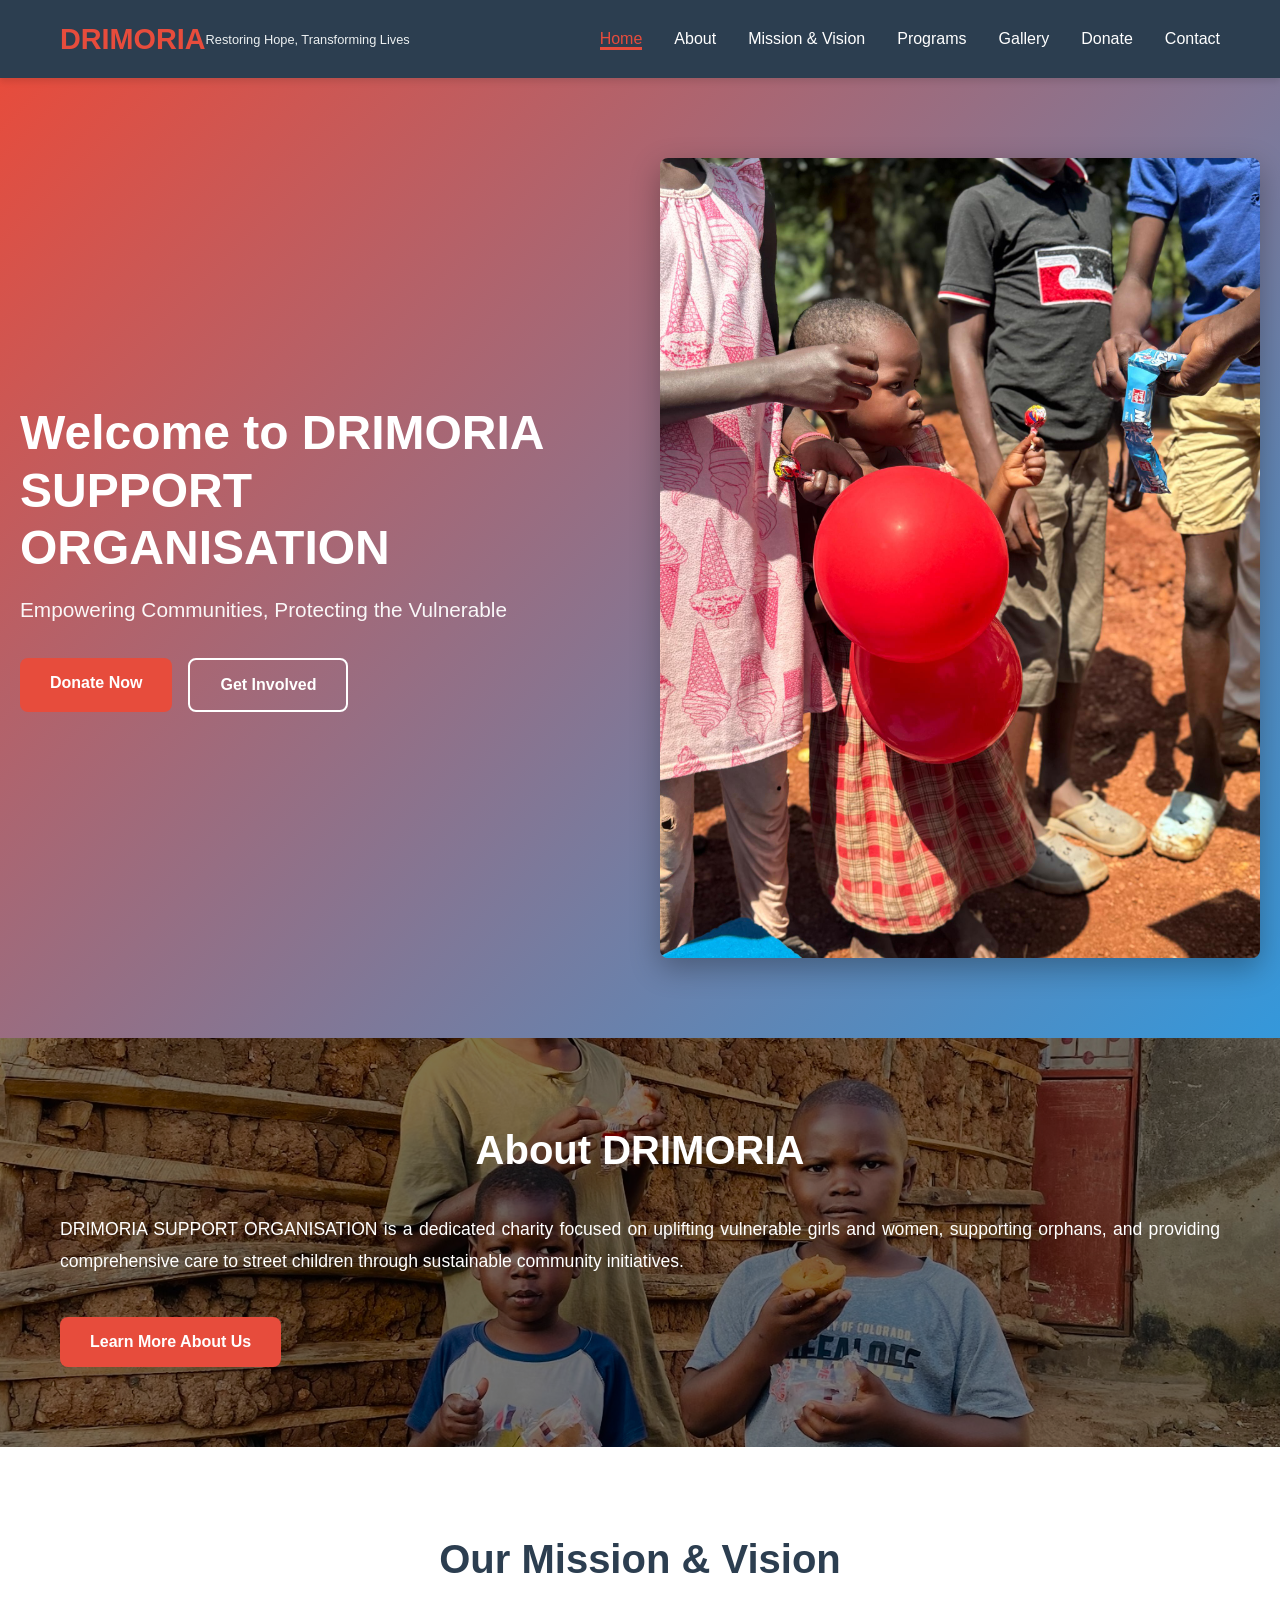
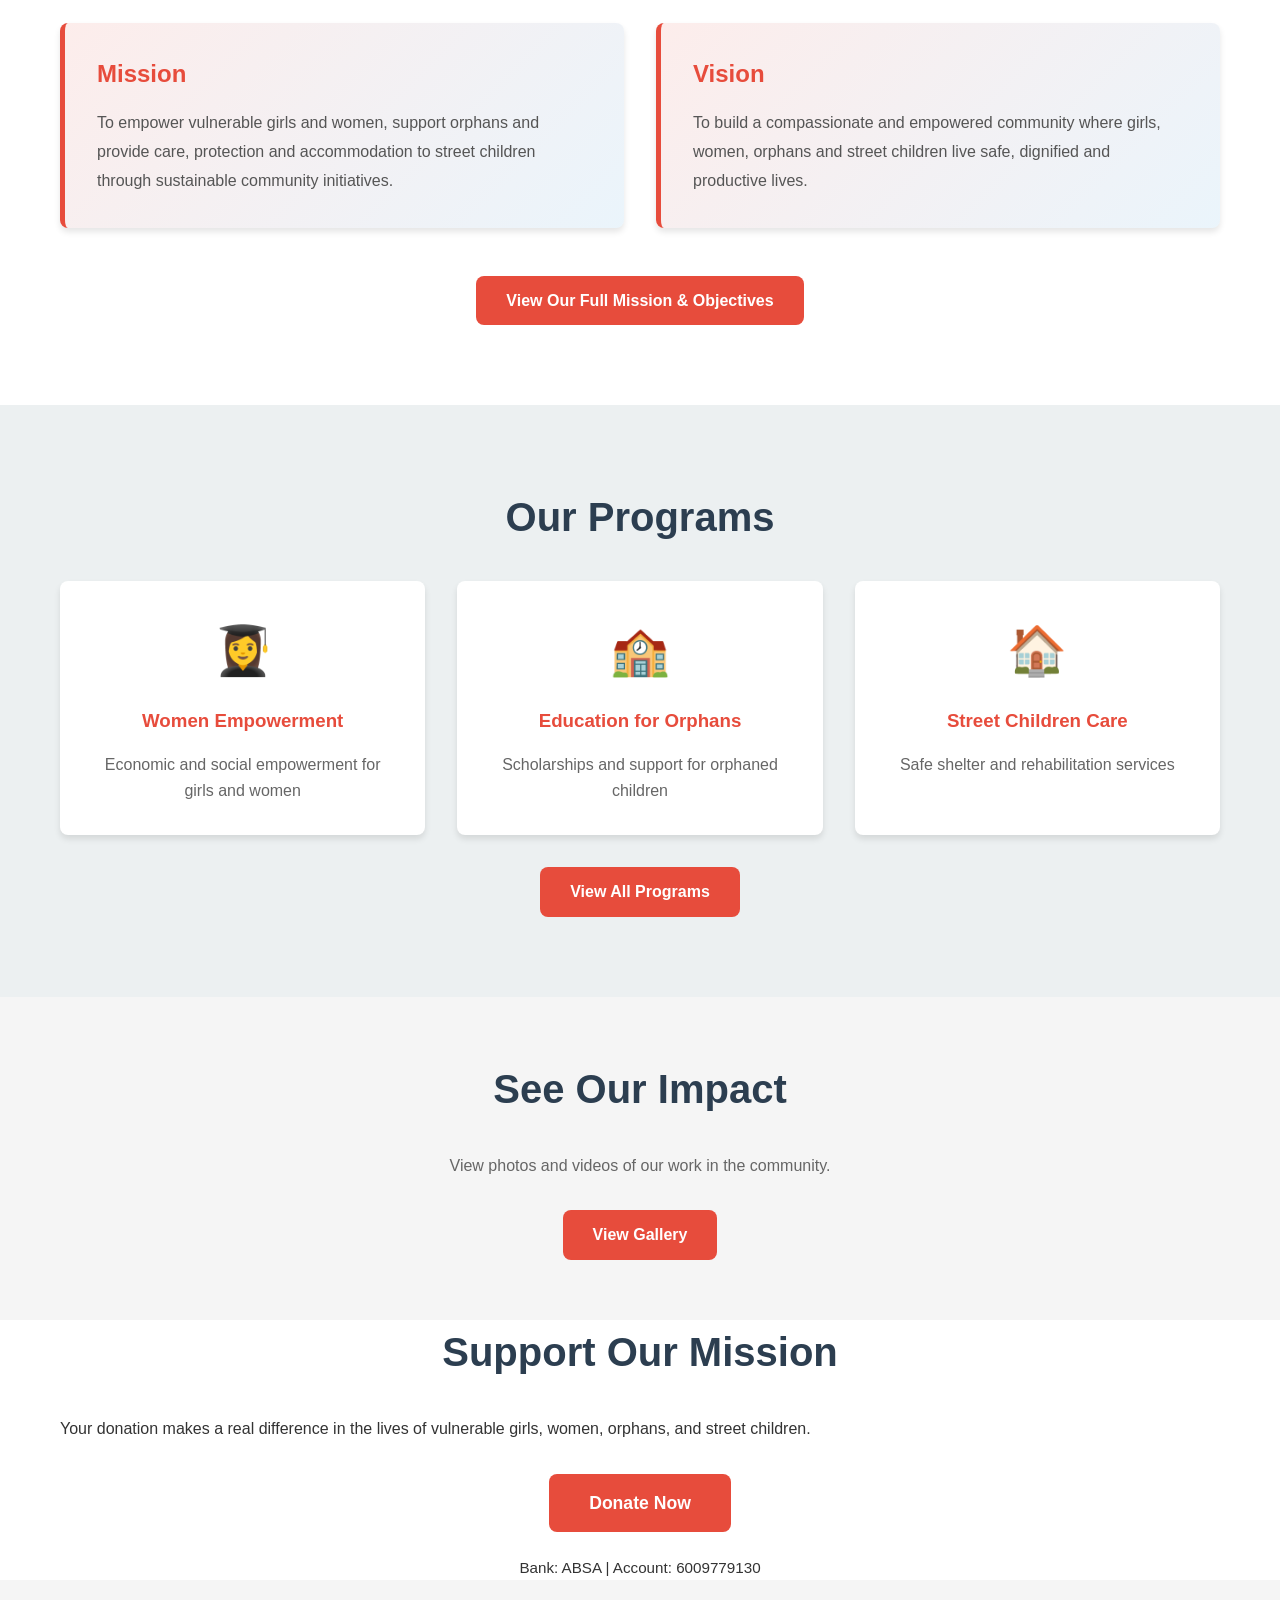
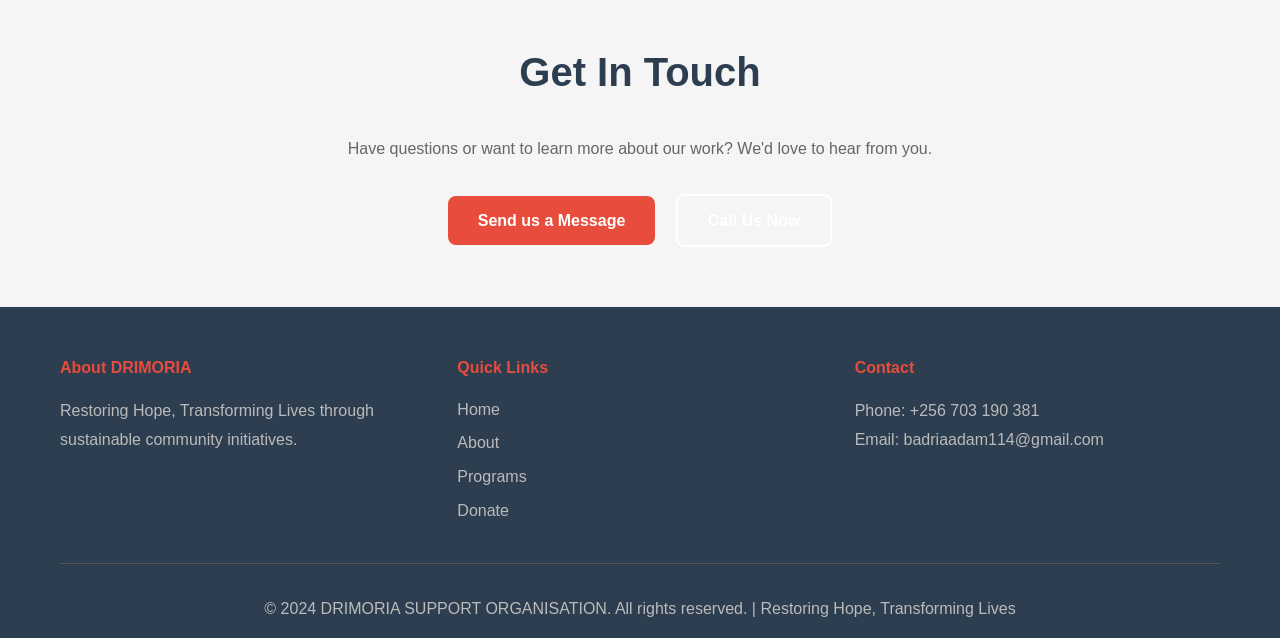
==== index.html @ c7ac0fde "Add files via upload" ====
<!DOCTYPE html>
<html lang="en">
<head>
    <meta charset="UTF-8">
    <meta name="viewport" content="width=device-width, initial-scale=1.0">
    <title>DRIMORIA SUPPORT ORGANISATION - Restoring Hope, Transforming Lives</title>
    <link rel="stylesheet" href="style.css">
</head>
<body>
    <!-- Navigation Bar -->
    <nav class="navbar">
        <div class="nav-container">
            <div class="logo">
                <h1>DRIMORIA</h1>
                <p class="tagline">Restoring Hope, Transforming Lives</p>
            </div>
            <ul class="nav-menu">
                <li><a href="index.html" class="nav-link active">Home</a></li>
                <li><a href="about.html" class="nav-link">About</a></li>
                <li><a href="mission.html" class="nav-link">Mission & Vision</a></li>
                <li><a href="programs.html" class="nav-link">Programs</a></li>
                <li><a href="gallery.html" class="nav-link">Gallery</a></li>
                <li><a href="donate.html" class="nav-link">Donate</a></li>
                <li><a href="contact.html" class="nav-link">Contact</a></li>
            </ul>
            <div class="hamburger">
                <span></span>
                <span></span>
                <span></span>
            </div>
        </div>
    </nav>

    <!-- Hero Section -->
    <section id="home" class="hero">
        <div class="hero-content">
            <h2>Welcome to DRIMORIA SUPPORT ORGANISATION</h2>
            <p>Empowering Communities, Protecting the Vulnerable</p>
            <div class="hero-buttons">
                <a href="donate.html" class="btn btn-primary">Donate Now</a>
                <a href="contact.html" class="btn btn-secondary">Get Involved</a>
            </div>
        </div>
        <div class="hero-image">
            <img src="images/IMG_3281.JPG" alt="DRIMORIA Support">
        </div>
    </section>

    <!-- About Section -->
    <section class="about">
        <div class="container">
            <h2>About DRIMORIA</h2>
            <div class="about-content">
                <p>DRIMORIA SUPPORT ORGANISATION is a dedicated charity focused on uplifting vulnerable girls and women, supporting orphans, and providing comprehensive care to street children through sustainable community initiatives.</p>
                <a href="about.html" class="btn btn-primary" style="display: inline-block; margin-top: 1rem;">Learn More About Us</a>
            </div>
        </div>
    </section>

    <!-- Mission & Vision Quick View -->
    <section class="mission-section">
        <div class="container">
            <h2>Our Mission & Vision</h2>
            <div class="mission-grid">
                <div class="mission-card">
                    <h3>Mission</h3>
                    <p>To empower vulnerable girls and women, support orphans and provide care, protection and accommodation to street children through sustainable community initiatives.</p>
                </div>
                <div class="mission-card">
                    <h3>Vision</h3>
                    <p>To build a compassionate and empowered community where girls, women, orphans and street children live safe, dignified and productive lives.</p>
                </div>
            </div>
            <div style="text-align: center; margin-top: 2rem;">
                <a href="mission.html" class="btn btn-primary">View Our Full Mission & Objectives</a>
            </div>
        </div>
    </section>

    <!-- Programs Section (Featured) -->
    <section class="programs">
        <div class="container">
            <h2>Our Programs</h2>
            <div class="programs-grid" style="grid-template-columns: repeat(auto-fit, minmax(200px, 1fr));">
                <div class="program-card">
                    <div class="program-icon">👩‍🎓</div>
                    <h3>Women Empowerment</h3>
                    <p>Economic and social empowerment for girls and women</p>
                </div>
                <div class="program-card">
                    <div class="program-icon">🏫</div>
                    <h3>Education for Orphans</h3>
                    <p>Scholarships and support for orphaned children</p>
                </div>
                <div class="program-card">
                    <div class="program-icon">🏠</div>
                    <h3>Street Children Care</h3>
                    <p>Safe shelter and rehabilitation services</p>
                </div>
            </div>
            <div style="text-align: center; margin-top: 2rem;">
                <a href="programs.html" class="btn btn-primary">View All Programs</a>
            </div>
        </div>
    </section>

    <!-- Gallery Quick Link -->
    <section class="gallery" style="background-color: #f5f5f5; padding: 60px 20px; text-align: center;">
        <div class="container">
            <h2>See Our Impact</h2>
            <p style="margin-bottom: 2rem; color: #666;">View photos and videos of our work in the community.</p>
            <a href="gallery.html" class="btn btn-primary" style="display: inline-block;">View Gallery</a>
        </div>
    </section>

    <!-- Donation CTA Section -->
    <section class="donation">
        <div class="container">
            <h2>Support Our Mission</h2>
            <p>Your donation makes a real difference in the lives of vulnerable girls, women, orphans, and street children.</p>
            <div style="text-align: center; margin-top: 2rem;">
                <a href="donate.html" class="btn btn-primary" style="display: inline-block; font-size: 1.1rem; padding: 15px 40px;">Donate Now</a>
            </div>
            <p style="margin-top: 1.5rem; text-align: center; font-size: 0.95rem;">Bank: ABSA | Account: 6009779130</p>
        </div>
    </section>

    <!-- Contact CTA Section -->
    <section class="contact" style="background-color: #f5f5f5; padding: 60px 20px;">
        <div class="container">
            <h2>Get In Touch</h2>
            <p style="margin-bottom: 2rem; text-align: center; color: #666;">Have questions or want to learn more about our work? We'd love to hear from you.</p>
            <div style="text-align: center;">
                <a href="contact.html" class="btn btn-primary" style="display: inline-block; margin-right: 1rem;">Send us a Message</a>
                <a href="tel:256703190381" class="btn btn-secondary" style="display: inline-block;">Call Us Now</a>
            </div>
        </div>
    </section>

    <!-- Footer -->
    <footer class="footer">
        <div class="container">
            <div class="footer-content">
                <div class="footer-section">
                    <h4>About DRIMORIA</h4>
                    <p>Restoring Hope, Transforming Lives through sustainable community initiatives.</p>
                </div>
                <div class="footer-section">
                    <h4>Quick Links</h4>
                    <ul>
                        <li><a href="#home">Home</a></li>
                        <li><a href="#about">About</a></li>
                        <li><a href="#programs">Programs</a></li>
                        <li><a href="#donate">Donate</a></li>
                    </ul>
                </div>
                <div class="footer-section">
                    <h4>Contact</h4>
                    <p>Phone: +256 703 190 381</p>
                    <p>Email: badriaadam114@gmail.com</p>
                </div>
            </div>
            <div class="footer-bottom">
                <p>&copy; 2024 DRIMORIA SUPPORT ORGANISATION. All rights reserved. | Restoring Hope, Transforming Lives</p>
            </div>
        </div>
    </footer>

    <script src="script.js"></script>
</body>
</html>
---- style.css ----
/* ============================================
   DRIMORIA SUPPORT ORGANISATION - CSS STYLES
   ============================================ */

* {
    margin: 0;
    padding: 0;
    box-sizing: border-box;
}

:root {
    --primary-color: #e74c3c;
    --secondary-color: #3498db;
    --dark-color: #2c3e50;
    --light-color: #ecf0f1;
    --text-color: #333;
    --border-radius: 8px;
    --shadow: 0 4px 6px rgba(0, 0, 0, 0.1);
    --transition: all 0.3s ease;
}

html {
    scroll-behavior: smooth;
}

body {
    font-family: 'Segoe UI', Tahoma, Geneva, Verdana, sans-serif;
    line-height: 1.6;
    color: var(--text-color);
}

.container {
    max-width: 1200px;
    margin: 0 auto;
    padding: 0 20px;
}

/* ============================================
   NAVIGATION BAR
   ============================================ */

.navbar {
    background-color: var(--dark-color);
    color: white;
    padding: 1rem 0;
    position: sticky;
    top: 0;
    z-index: 1000;
    box-shadow: var(--shadow);
}

.nav-container {
    display: flex;
    justify-content: space-between;
    align-items: center;
    max-width: 1200px;
    margin: 0 auto;
    padding: 0 20px;
}

.logo {
    display: flex;
    align-items: center;
    cursor: pointer;
}

.logo h1 {
    font-size: 1.8rem;
    font-weight: bold;
    color: var(--primary-color);
}

.logo .tagline {
    font-size: 0.8rem;
    color: var(--light-color);
    margin-top: 0.2rem;
}

.nav-menu {
    display: flex;
    list-style: none;
    gap: 2rem;
}

.nav-link {
    color: white;
    text-decoration: none;
    transition: var(--transition);
    border-bottom: 3px solid transparent;
}

.nav-link:hover,
.nav-link.active {
    color: var(--primary-color);
    border-bottom-color: var(--primary-color);
}

.hamburger {
    display: none;
    flex-direction: column;
    cursor: pointer;
}

.hamburger span {
    width: 25px;
    height: 3px;
    background-color: white;
    margin: 5px 0;
    transition: var(--transition);
}

/* ============================================
   HERO SECTION
   ============================================ */

.hero {
    background: linear-gradient(135deg, var(--primary-color) 0%, var(--secondary-color) 100%);
    color: white;
    padding: 80px 20px;
    display: flex;
    align-items: center;
    justify-content: center;
    gap: 40px;
}

.hero-content {
    flex: 1;
    z-index: 1;
}

.hero-content h2 {
    font-size: 3rem;
    margin-bottom: 1rem;
    line-height: 1.2;
}

.hero-content p {
    font-size: 1.3rem;
    margin-bottom: 2rem;
    opacity: 0.95;
}

.hero-buttons {
    display: flex;
    gap: 1rem;
}

.hero-image {
    flex: 1;
    display: flex;
    justify-content: center;
}

.hero-image img {
    max-width: 100%;
    height: auto;
    border-radius: var(--border-radius);
    box-shadow: 0 10px 30px rgba(0, 0, 0, 0.3);
}

/* ============================================
   BUTTONS
   ============================================ */

.btn {
    padding: 12px 30px;
    border: none;
    border-radius: var(--border-radius);
    font-size: 1rem;
    cursor: pointer;
    transition: var(--transition);
    text-decoration: none;
    display: inline-block;
    font-weight: 600;
}

.btn-primary {
    background-color: var(--primary-color);
    color: white;
}

.btn-primary:hover {
    background-color: #c0392b;
    transform: translateY(-2px);
    box-shadow: 0 6px 12px rgba(231, 76, 60, 0.3);
}

.btn-secondary {
    background-color: transparent;
    color: white;
    border: 2px solid white;
}

.btn-secondary:hover {
    background-color: white;
    color: var(--primary-color);
}

/* ============================================
   ABOUT SECTION
   ============================================ */

.about {
    padding: 80px 20px;
    background: url('images/IMG_3577.jpg') center/cover no-repeat;
    position: relative;
    color: white;
}

/* dark overlay to keep text readable */
.about::before {
    content: '';
    position: absolute;
    top: 0;
    left: 0;
    right: 0;
    bottom: 0;
    background: rgba(0, 0, 0, 0.5);
}

/* ensure container content sits above overlay */
.about .container {
    position: relative;
    z-index: 1;
}

.about h2,
.programs h2,
.mission-section h2,
.gallery h2,
.donation h2,
.contact h2 {
    font-size: 2.5rem;
    margin-bottom: 2rem;
    color: var(--dark-color);
    text-align: center;
}

.about-content p {
    font-size: 1.1rem;
    line-height: 1.8;
    margin-bottom: 1.5rem;
    text-align: justify;
    color: white;
}

.about h2 {
    color: white;
}

/* ============================================
   MISSION & VISION SECTION
   ============================================ */

.mission-section {
    padding: 80px 20px;
    background-color: white;
}

.mission-grid {
    display: grid;
    grid-template-columns: repeat(auto-fit, minmax(300px, 1fr));
    gap: 2rem;
    margin-bottom: 3rem;
}

.mission-card {
    background: linear-gradient(135deg, rgba(231, 76, 60, 0.1), rgba(52, 152, 219, 0.1));
    padding: 2rem;
    border-radius: var(--border-radius);
    border-left: 5px solid var(--primary-color);
    box-shadow: var(--shadow);
}

.mission-card h3 {
    color: var(--primary-color);
    margin-bottom: 1rem;
    font-size: 1.5rem;
}

.mission-card p {
    line-height: 1.8;
    color: #555;
}

.objectives {
    background-color: var(--light-color);
    padding: 2rem;
    border-radius: var(--border-radius);
}

.objectives h3 {
    color: var(--dark-color);
    margin-bottom: 1.5rem;
    font-size: 1.5rem;
}

.objectives-list {
    list-style: none;
}

.objectives-list li {
    padding: 1rem 0;
    padding-left: 2rem;
    position: relative;
    color: #555;
    line-height: 1.6;
    border-bottom: 1px solid #ddd;
}

.objectives-list li:last-child {
    border-bottom: none;
}

.objectives-list li:before {
    content: "✓";
    position: absolute;
    left: 0;
    color: var(--primary-color);
    font-weight: bold;
    font-size: 1.3rem;
}

/* ============================================
   PROGRAMS SECTION
   ============================================ */

.programs {
    padding: 80px 20px;
    background-color: var(--light-color);
}

.programs-grid {
    display: grid;
    grid-template-columns: repeat(auto-fit, minmax(300px, 1fr));
    gap: 2rem;
}

.program-card {
    background: white;
    padding: 2rem;
    border-radius: var(--border-radius);
    text-align: center;
    box-shadow: var(--shadow);
    transition: var(--transition);
}

.program-card:hover {
    transform: translateY(-5px);
    box-shadow: 0 8px 16px rgba(0, 0, 0, 0.15);
}

.program-icon {
    font-size: 3rem;
    margin-bottom: 1rem;
}

.program-card h3 {
    color: var(--primary-color);
    margin-bottom: 1rem;
}

.program-card p {
    color: #666;
    line-height: 1.6;
}

/* ============================================
   GALLERY SECTION
   ============================================ */

.gallery {
    padding: 80px 20px;
    background-color: white;
}

.gallery-grid {
    display: grid;
    grid-template-columns: repeat(auto-fit, minmax(180px, 1fr));
    gap: 1.5rem;
}

.gallery-item {
    position: relative;
    overflow: hidden;
    border-radius: var(--border-radius);
    box-shadow: var(--shadow);
    cursor: pointer;
    height: 180px;
}

.gallery-item img {
    width: 100%;
    height: 100%;
    object-fit: cover;
    transition: var(--transition);
}

.gallery-item:hover img {
    transform: scale(1.1);
}

.gallery-overlay {
    position: absolute;
    top: 0;
    left: 0;
    right: 0;
    bottom: 0;
    background: rgba(0, 0, 0, 0.7);
    display: flex;
    align-items: center;
    justify-content: center;
    opacity: 0;
    transition: var(--transition);
}

.gallery-item:hover .gallery-overlay {
    opacity: 1;
}

.gallery-overlay p {
    color: white;
    font-size: 1rem;
    font-weight: bold;
    text-align: center;
    padding: 0 10px;
}

/* headings for small galleries on various pages */
.programs-gallery h3,
.donation-gallery h3,
.contact-gallery h3 {
    text-align: center;
    margin: 2rem 0 1rem;
    color: var(--dark-color);
}

/* reuse gallery-grid for inserted galleries; ensure margin spacing */
.programs-gallery .gallery-grid,
.donation-gallery .gallery-grid,
.contact-gallery .gallery-grid {
    margin-top: 1rem;
}

.responsive-img {
    width: 100%;
    max-width: 400px;
    height: auto;
    margin: 1rem;
    border-radius: var(--border-radius);
    box-shadow: var(--shadow);
}

.about-images,
.mission-images {
    display: flex;
    flex-wrap: wrap;
    justify-content: center;
    gap: 1rem;
}
    background: linear-gradient(135deg, rgba(231, 76, 60, 0.1), rgba(52, 152, 219, 0.1));
}

.donation > .container > p {
    text-align: center;
    font-size: 1.1rem;
    margin-bottom: 3rem;
    color: #555;
}

.donation-container {
    display: grid;
    grid-template-columns: 1fr 1fr;
    gap: 3rem;
}

.donation-form h3,
.donation-info h3 {
    color: var(--dark-color);
    margin-bottom: 1.5rem;
    font-size: 1.3rem;
}

.donation-form {
    background: white;
    padding: 2rem;
    border-radius: var(--border-radius);
    box-shadow: var(--shadow);
}

.donation-info {
    background: white;
    padding: 2rem;
    border-radius: var(--border-radius);
    box-shadow: var(--shadow);
}

.bank-info-box {
    background-color: var(--light-color);
    padding: 1.5rem;
    border-radius: var(--border-radius);
    margin-bottom: 2rem;
    border-left: 4px solid var(--primary-color);
}

.bank-info-box p {
    margin: 0.5rem 0;
    color: #555;
}

.impact-list {
    list-style: none;
}

.impact-list li {
    padding: 0.8rem 0;
    padding-left: 1.5rem;
    position: relative;
    color: #555;
}

.impact-list li:before {
    content: "★";
    position: absolute;
    left: 0;
    color: var(--primary-color);
}

/* ============================================
   FORM STYLES
   ============================================ */

.form-group {
    margin-bottom: 1.5rem;
}

.form-group label {
    display: block;
    margin-bottom: 0.5rem;
    color: var(--dark-color);
    font-weight: 600;
}

.form-group input,
.form-group textarea {
    width: 100%;
    padding: 10px;
    border: 1px solid #ddd;
    border-radius: var(--border-radius);
    font-family: inherit;
    font-size: 1rem;
    transition: var(--transition);
}

.form-group input:focus,
.form-group textarea:focus {
    outline: none;
    border-color: var(--primary-color);
    box-shadow: 0 0 8px rgba(231, 76, 60, 0.3);
}

/* ============================================
   CONTACT SECTION
   ============================================ */

.contact {
    padding: 80px 20px;
    background-color: var(--light-color);
}

.contact-container {
    display: grid;
    grid-template-columns: 1fr 1fr;
    gap: 3rem;
}

.contact-form {
    background: white;
    padding: 2rem;
    border-radius: var(--border-radius);
    box-shadow: var(--shadow);
}

.contact-info {
    background: white;
    padding: 2rem;
    border-radius: var(--border-radius);
    box-shadow: var(--shadow);
}

.info-item {
    display: flex;
    gap: 1.5rem;
    margin-bottom: 2rem;
}

.info-icon {
    font-size: 2rem;
}

.info-item h4 {
    color: var(--primary-color);
    margin-bottom: 0.5rem;
}

.info-item a {
    color: var(--secondary-color);
    text-decoration: none;
    transition: var(--transition);
}

.info-item a:hover {
    color: var(--primary-color);
}

.social-links {
    display: flex;
    gap: 1rem;
    flex-wrap: wrap;
}

.social-btn {
    flex: 1;
    padding: 10px 15px;
    border-radius: var(--border-radius);
    text-decoration: none;
    color: white;
    text-align: center;
    transition: var(--transition);
    font-weight: 600;
    display: flex;
    align-items: center;
    justify-content: center;
    gap: 0.5rem;
    min-width: 120px;
}

.social-btn.youtube {
    background-color: #ff0000;
}

.social-btn.facebook {
    background-color: #1877f2;
}

.social-btn.twitter {
    background-color: #000;
}

.social-btn:hover {
    transform: translateY(-2px);
    box-shadow: 0 6px 12px rgba(0, 0, 0, 0.2);
}

/* ============================================
   FOOTER
   ============================================ */

.footer {
    background-color: var(--dark-color);
    color: white;
    padding: 3rem 20px 1rem;
}

.footer-content {
    display: grid;
    grid-template-columns: repeat(auto-fit, minmax(250px, 1fr));
    gap: 2rem;
    margin-bottom: 2rem;
}

.footer-section h4 {
    color: var(--primary-color);
    margin-bottom: 1rem;
}

.footer-section p {
    color: #bbb;
    line-height: 1.8;
}

.footer-section ul {
    list-style: none;
}

.footer-section ul li {
    margin-bottom: 0.5rem;
}

.footer-section ul li a {
    color: #bbb;
    text-decoration: none;
    transition: var(--transition);
}

.footer-section ul li a:hover {
    color: var(--primary-color);
}

.footer-bottom {
    border-top: 1px solid #555;
    padding-top: 2rem;
    text-align: center;
    color: #bbb;
}

/* ============================================
   RESPONSIVE DESIGN
   ============================================ */

@media (max-width: 768px) {
    .nav-menu {
        display: none;
        position: absolute;
        top: 70px;
        left: 0;
        width: 100%;
        background-color: var(--dark-color);
        flex-direction: column;
        gap: 0;
        padding: 1rem 0;
    }

    .nav-menu.active {
        display: flex;
    }

    .nav-menu li a {
        padding: 0.8rem 1.5rem;
        border: none;
    }

    .hamburger {
        display: flex;
    }

    .hero {
        flex-direction: column;
        padding: 40px 20px;
        text-align: center;
    }

    .hero-content h2 {
        font-size: 2rem;
    }

    .hero-buttons {
        flex-direction: column;
        justify-content: center;
    }

    .donation-container,
    .contact-container {
        grid-template-columns: 1fr;
    }

    .mission-grid {
        grid-template-columns: 1fr;
    }

    .programs-grid {
        grid-template-columns: 1fr;
    }

    .gallery-grid {
        grid-template-columns: repeat(auto-fit, minmax(200px, 1fr));
    }

    .contact h2,
    .mission-section h2,
    .about h2,
    .programs h2,
    .gallery h2,
    .donation h2 {
        font-size: 1.8rem;
    }

    .logo h1 {
        font-size: 1.3rem;
    }

    .logo .tagline {
        font-size: 0.65rem;
    }
}

@media (max-width: 480px) {
    .hero-content h2 {
        font-size: 1.5rem;
    }

    .hero-content p {
        font-size: 1rem;
    }

    .programs-grid {
        grid-template-columns: 1fr;
    }

    .gallery-grid {
        grid-template-columns: 1fr;
    }

    .nav-menu {
        top: 60px;
    }
}

/* ============================================
   ANIMATIONS
   ============================================ */

@keyframes fadeIn {
    from {
        opacity: 0;
        transform: translateY(20px);
    }
    to {
        opacity: 1;
        transform: translateY(0);
    }
}

section {
    animation: fadeIn 0.6s ease-out;
}

/* ============================================
   SCROLLBAR STYLING
   ============================================ */

::-webkit-scrollbar {
    width: 10px;
}

::-webkit-scrollbar-track {
    background: var(--light-color);
}

::-webkit-scrollbar-thumb {
    background: var(--primary-color);
    border-radius: 5px;
}

::-webkit-scrollbar-thumb:hover {
    background: #c0392b;
}
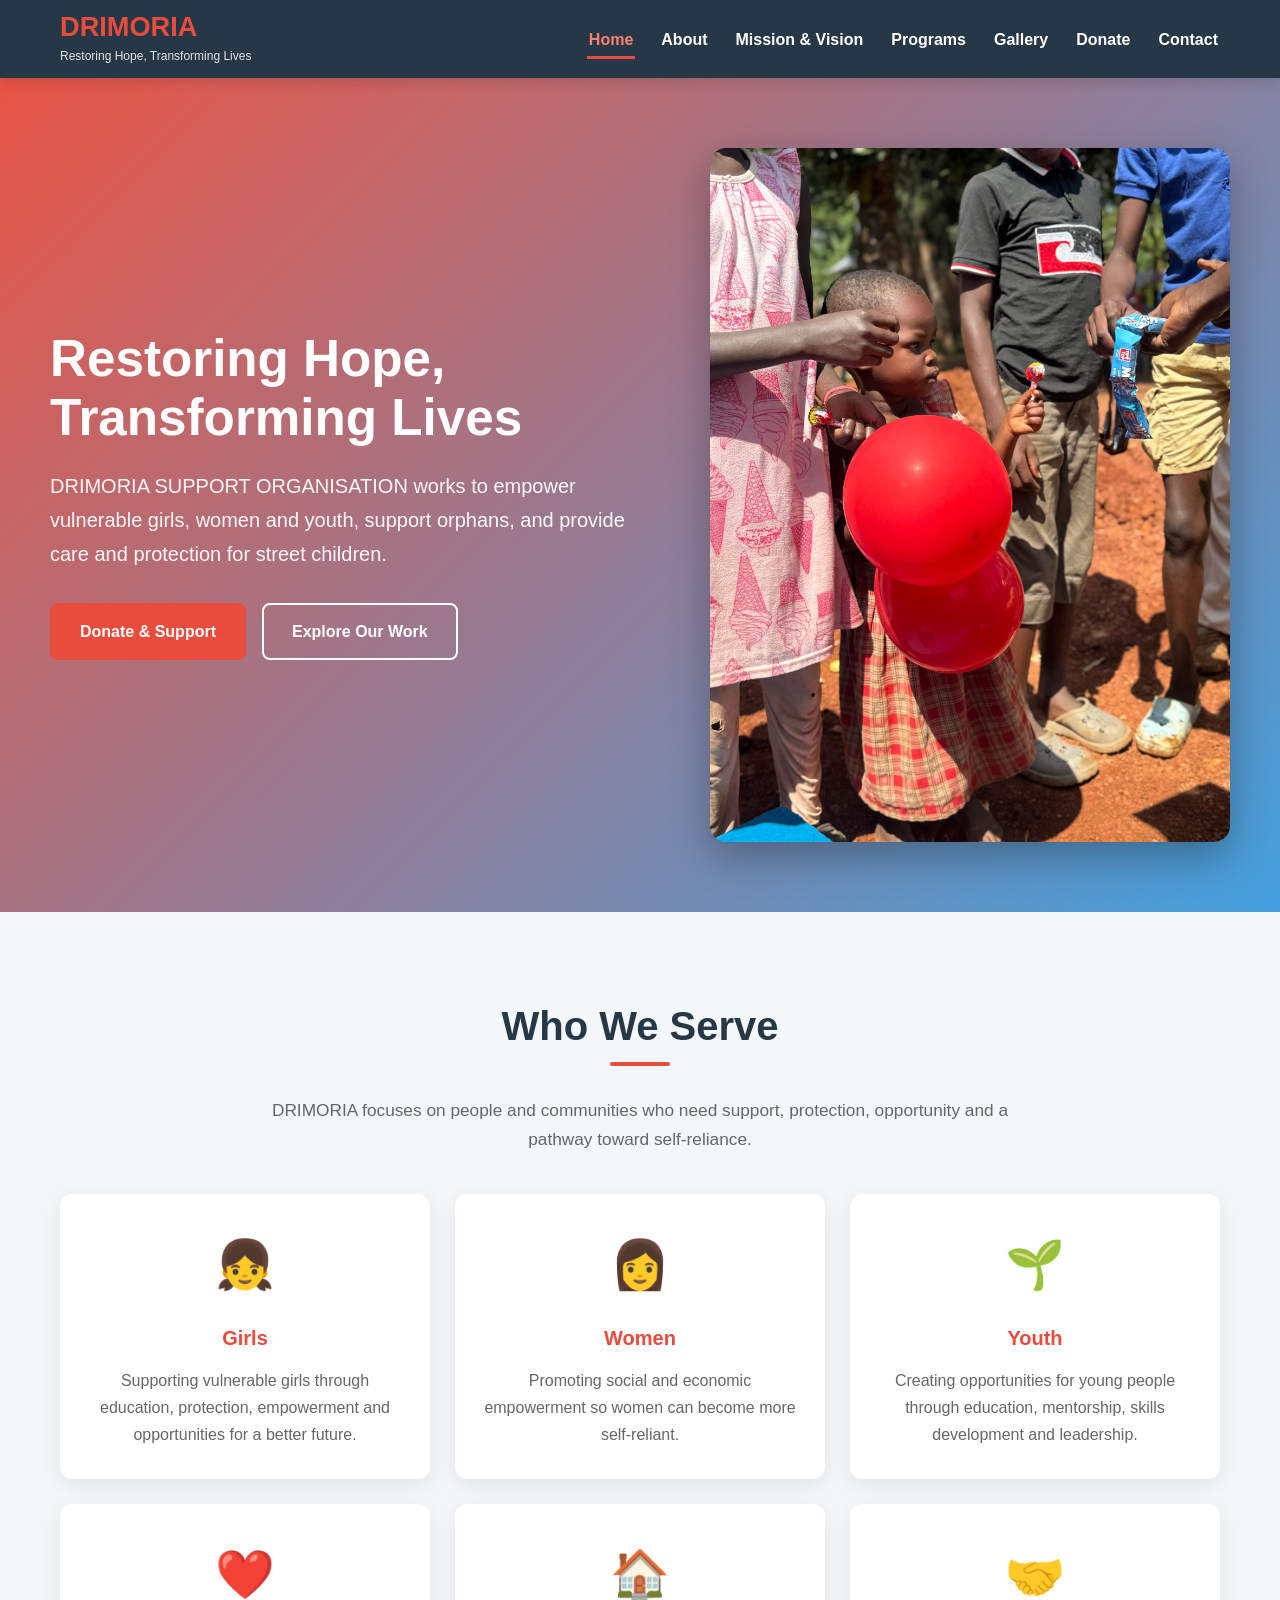
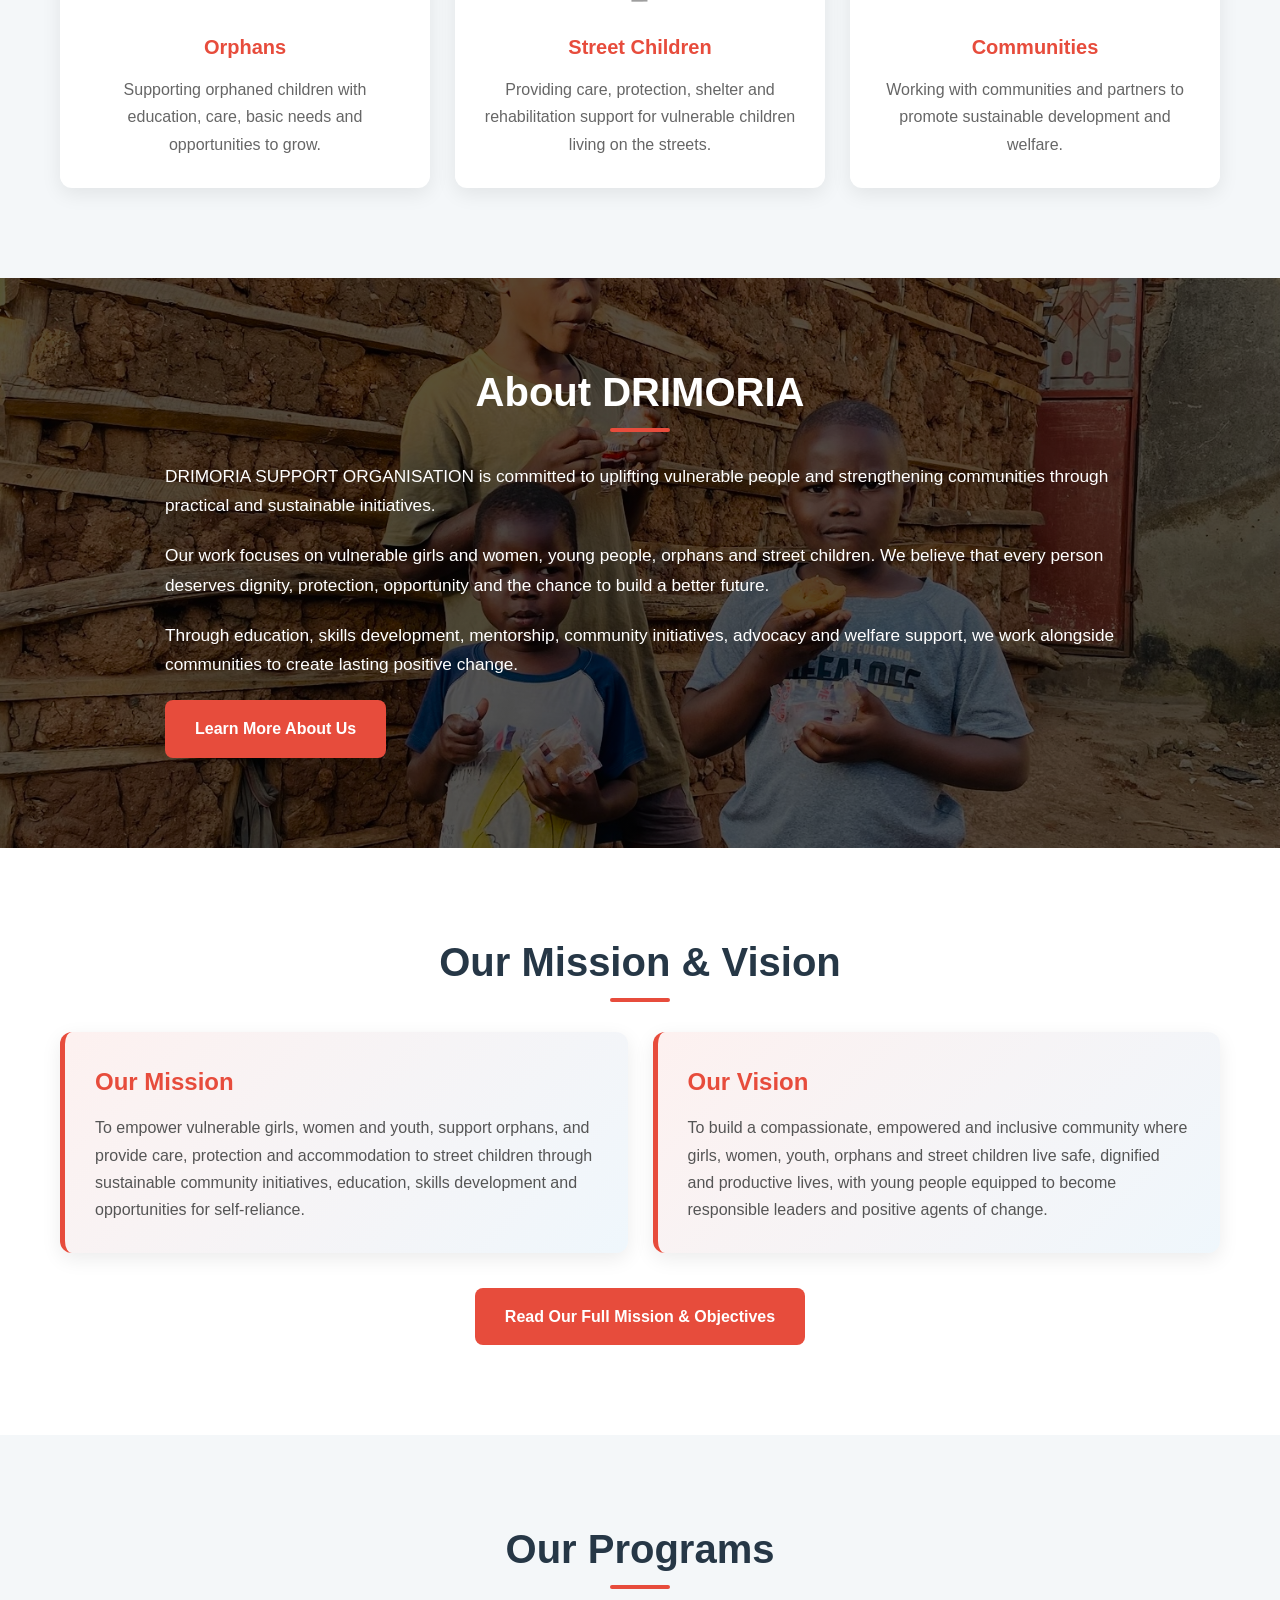
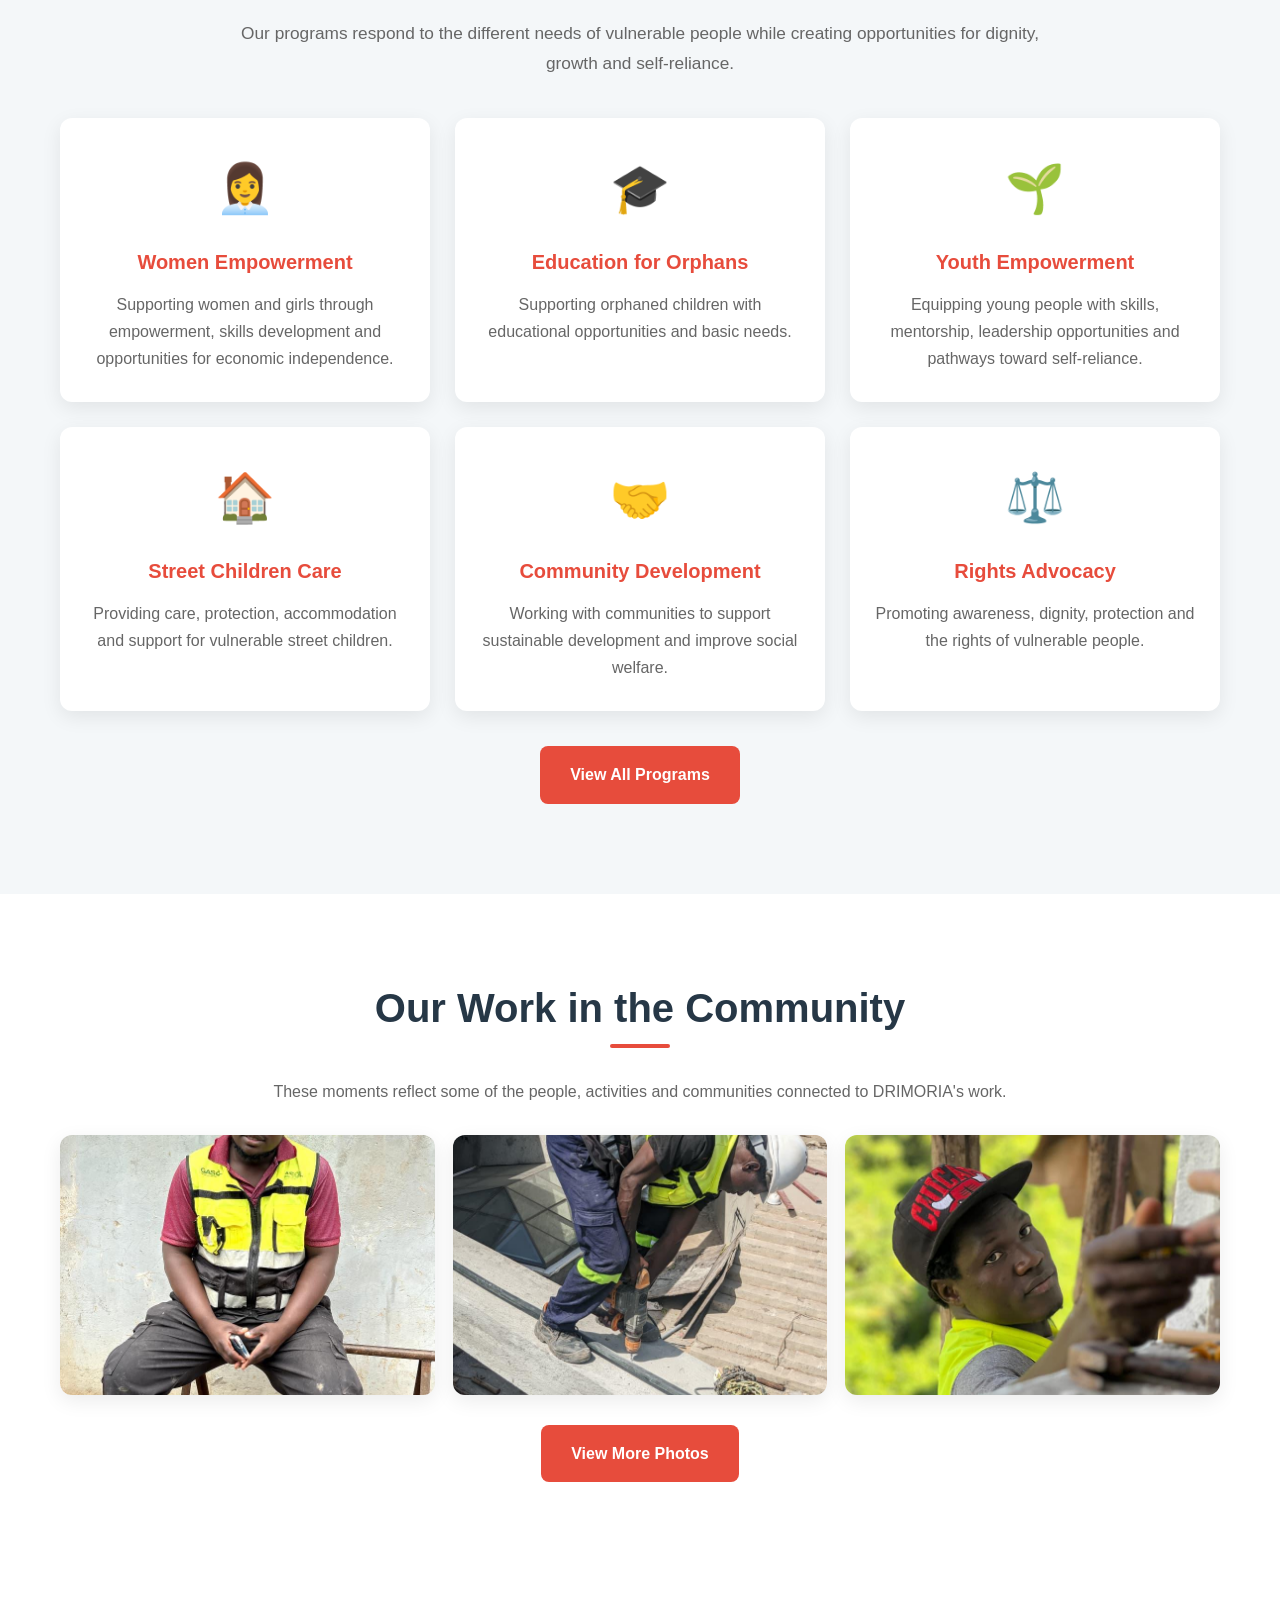
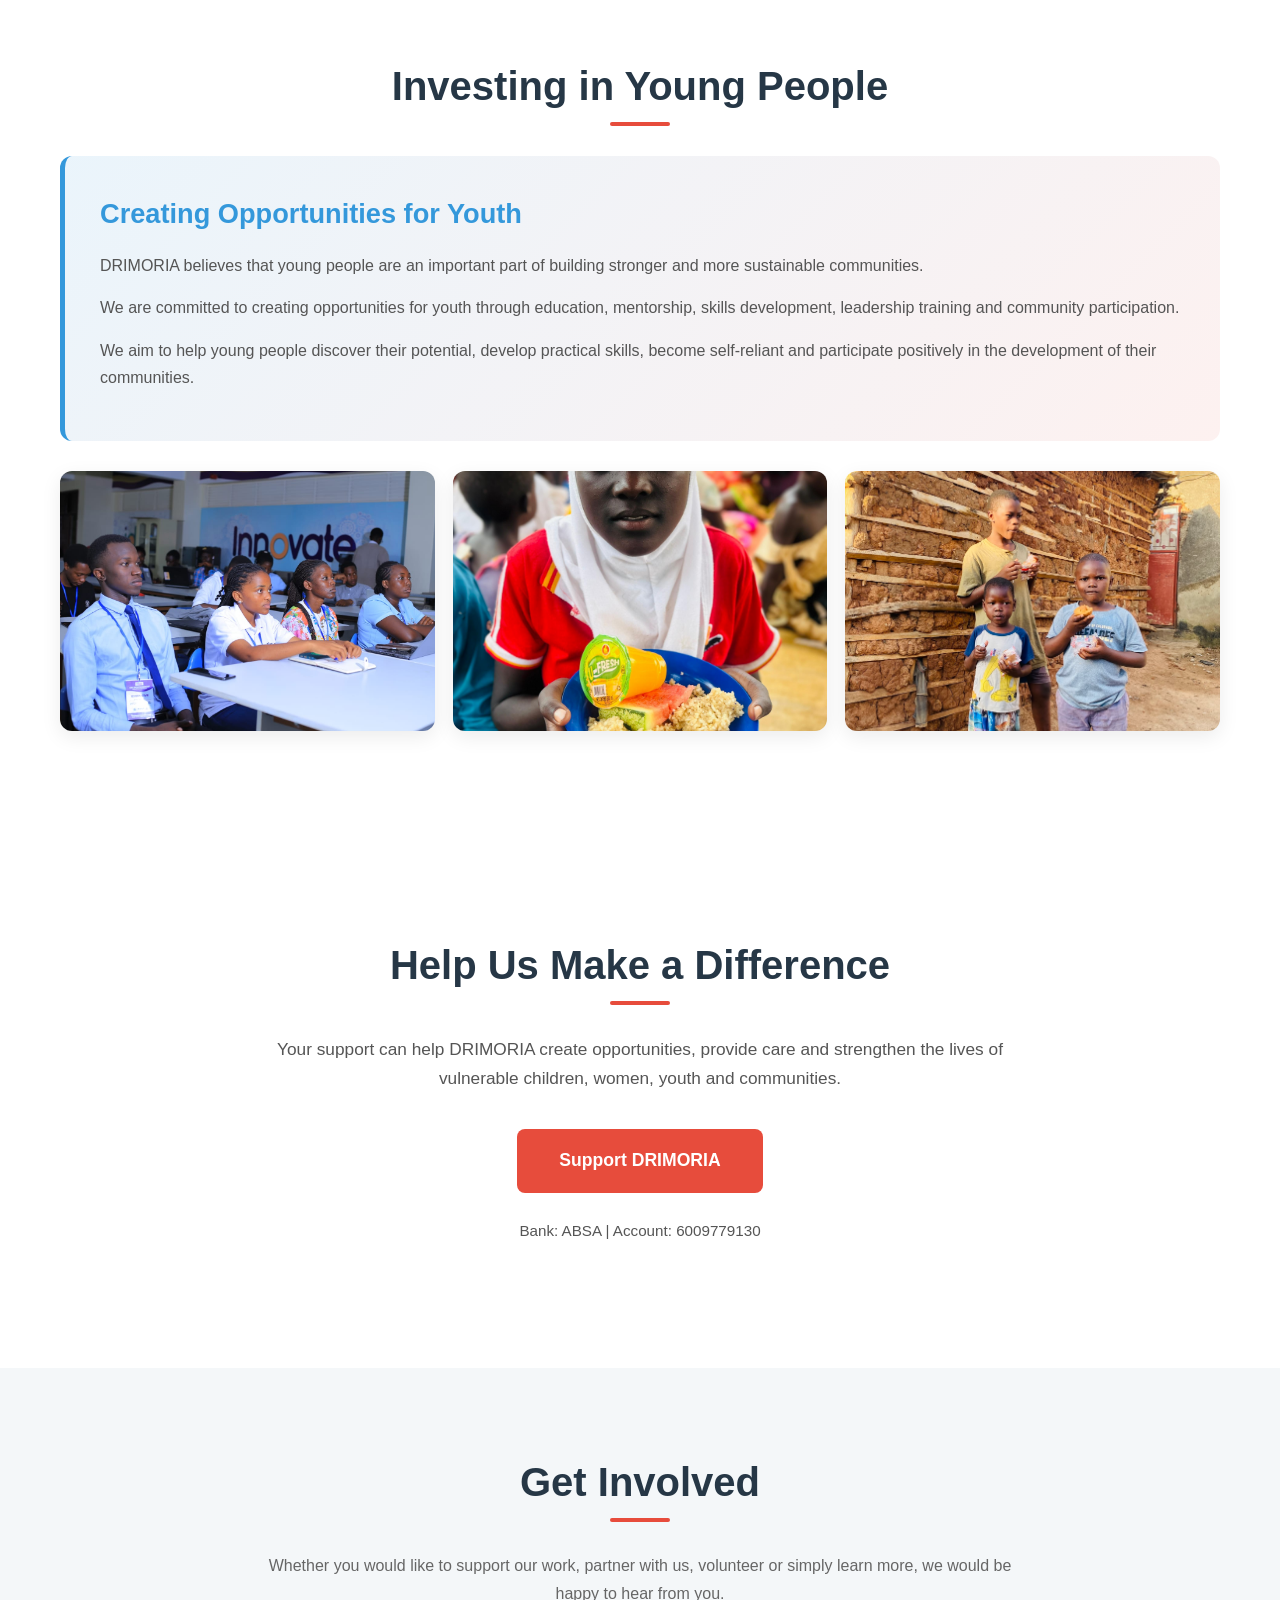
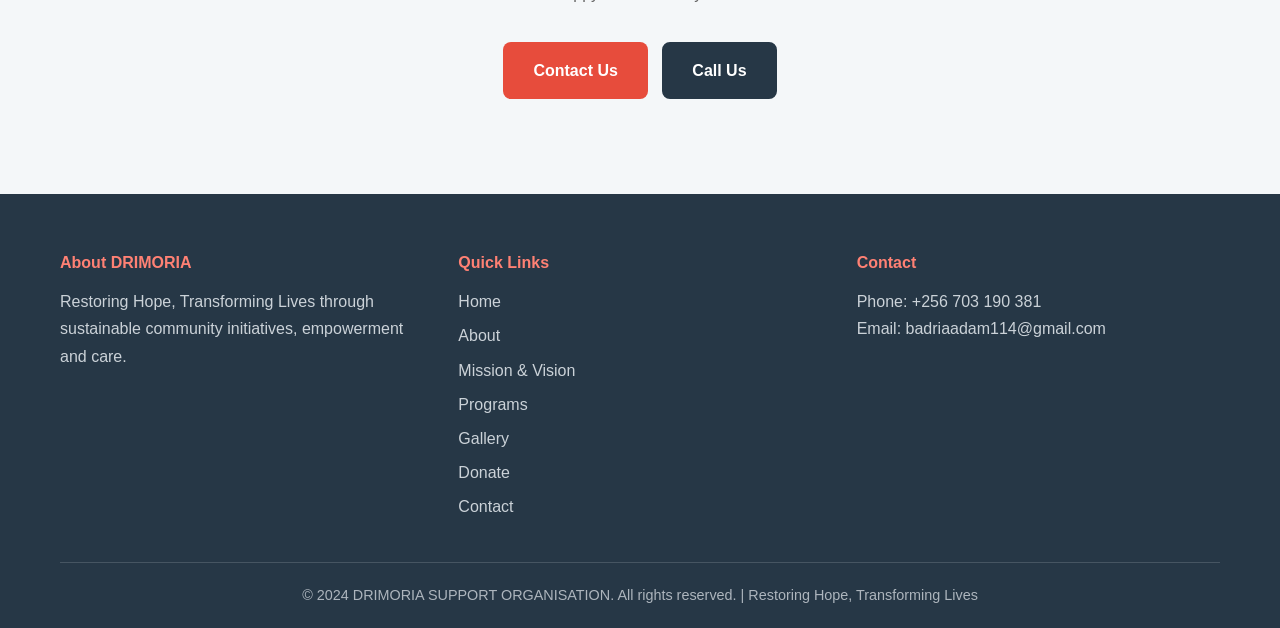
==== commit ae5e55b0: "Update index.html" ====
--- a/index.html
+++ b/index.html
@@ -1,171 +1,766 @@
 <!DOCTYPE html>
 <html lang="en">
+
 <head>
     <meta charset="UTF-8">
     <meta name="viewport" content="width=device-width, initial-scale=1.0">
-    <title>DRIMORIA SUPPORT ORGANISATION - Restoring Hope, Transforming Lives</title>
+
+    <title>DRIMORIA SUPPORT ORGANISATION | Restoring Hope, Transforming Lives</title>
+
     <link rel="stylesheet" href="style.css">
 </head>
+
 <body>
-    <!-- Navigation Bar -->
+
+    <!-- =====================================================
+         NAVIGATION
+         ===================================================== -->
+
     <nav class="navbar">
+
         <div class="nav-container">
+
             <div class="logo">
                 <h1>DRIMORIA</h1>
                 <p class="tagline">Restoring Hope, Transforming Lives</p>
             </div>
+
             <ul class="nav-menu">
-                <li><a href="index.html" class="nav-link active">Home</a></li>
-                <li><a href="about.html" class="nav-link">About</a></li>
-                <li><a href="mission.html" class="nav-link">Mission & Vision</a></li>
-                <li><a href="programs.html" class="nav-link">Programs</a></li>
-                <li><a href="gallery.html" class="nav-link">Gallery</a></li>
-                <li><a href="donate.html" class="nav-link">Donate</a></li>
-                <li><a href="contact.html" class="nav-link">Contact</a></li>
+
+                <li>
+                    <a href="index.html" class="nav-link active">Home</a>
+                </li>
+
+                <li>
+                    <a href="about.html" class="nav-link">About</a>
+                </li>
+
+                <li>
+                    <a href="mission.html" class="nav-link">Mission & Vision</a>
+                </li>
+
+                <li>
+                    <a href="programs.html" class="nav-link">Programs</a>
+                </li>
+
+                <li>
+                    <a href="gallery.html" class="nav-link">Gallery</a>
+                </li>
+
+                <li>
+                    <a href="donate.html" class="nav-link">Donate</a>
+                </li>
+
+                <li>
+                    <a href="contact.html" class="nav-link">Contact</a>
+                </li>
+
             </ul>
+
             <div class="hamburger">
                 <span></span>
                 <span></span>
                 <span></span>
             </div>
-        </div>
+
+        </div>
+
     </nav>
 
-    <!-- Hero Section -->
-    <section id="home" class="hero">
+
+    <!-- =====================================================
+         HERO
+         ===================================================== -->
+
+    <section class="hero">
+
         <div class="hero-content">
-            <h2>Welcome to DRIMORIA SUPPORT ORGANISATION</h2>
-            <p>Empowering Communities, Protecting the Vulnerable</p>
+
+            <h2>Restoring Hope, Transforming Lives</h2>
+
+            <p>
+                DRIMORIA SUPPORT ORGANISATION works to empower
+                vulnerable girls, women and youth, support orphans,
+                and provide care and protection for street children.
+            </p>
+
             <div class="hero-buttons">
-                <a href="donate.html" class="btn btn-primary">Donate Now</a>
-                <a href="contact.html" class="btn btn-secondary">Get Involved</a>
-            </div>
-        </div>
+
+                <a href="donate.html" class="btn btn-primary">
+                    Donate & Support
+                </a>
+
+                <a href="programs.html" class="btn btn-secondary">
+                    Explore Our Work
+                </a>
+
+            </div>
+
+        </div>
+
+
         <div class="hero-image">
-            <img src="images/IMG_3281.JPG" alt="DRIMORIA Support">
-        </div>
-    </section>
-
-    <!-- About Section -->
+
+            <img
+                src="images/IMG_3281.JPG"
+                alt="DRIMORIA Support Organisation community activity"
+            >
+
+        </div>
+
+    </section>
+
+
+    <!-- =====================================================
+         WHO WE SERVE
+         ===================================================== -->
+
+    <section class="programs">
+
+        <div class="container">
+
+            <h2>Who We Serve</h2>
+
+            <p class="programs-intro">
+                DRIMORIA focuses on people and communities who need
+                support, protection, opportunity and a pathway toward
+                self-reliance.
+            </p>
+
+
+            <div class="programs-grid">
+
+                <div class="program-card">
+
+                    <div class="program-icon">👧</div>
+
+                    <h3>Girls</h3>
+
+                    <p>
+                        Supporting vulnerable girls through education,
+                        protection, empowerment and opportunities for
+                        a better future.
+                    </p>
+
+                </div>
+
+
+                <div class="program-card">
+
+                    <div class="program-icon">👩</div>
+
+                    <h3>Women</h3>
+
+                    <p>
+                        Promoting social and economic empowerment
+                        so women can become more self-reliant.
+                    </p>
+
+                </div>
+
+
+                <div class="program-card">
+
+                    <div class="program-icon">🌱</div>
+
+                    <h3>Youth</h3>
+
+                    <p>
+                        Creating opportunities for young people through
+                        education, mentorship, skills development and
+                        leadership.
+                    </p>
+
+                </div>
+
+
+                <div class="program-card">
+
+                    <div class="program-icon">❤️</div>
+
+                    <h3>Orphans</h3>
+
+                    <p>
+                        Supporting orphaned children with education,
+                        care, basic needs and opportunities to grow.
+                    </p>
+
+                </div>
+
+
+                <div class="program-card">
+
+                    <div class="program-icon">🏠</div>
+
+                    <h3>Street Children</h3>
+
+                    <p>
+                        Providing care, protection, shelter and
+                        rehabilitation support for vulnerable
+                        children living on the streets.
+                    </p>
+
+                </div>
+
+
+                <div class="program-card">
+
+                    <div class="program-icon">🤝</div>
+
+                    <h3>Communities</h3>
+
+                    <p>
+                        Working with communities and partners to
+                        promote sustainable development and welfare.
+                    </p>
+
+                </div>
+
+            </div>
+
+        </div>
+
+    </section>
+
+
+    <!-- =====================================================
+         ABOUT DRIMORIA
+         ===================================================== -->
+
     <section class="about">
-        <div class="container">
+
+        <div class="container">
+
             <h2>About DRIMORIA</h2>
+
             <div class="about-content">
-                <p>DRIMORIA SUPPORT ORGANISATION is a dedicated charity focused on uplifting vulnerable girls and women, supporting orphans, and providing comprehensive care to street children through sustainable community initiatives.</p>
-                <a href="about.html" class="btn btn-primary" style="display: inline-block; margin-top: 1rem;">Learn More About Us</a>
-            </div>
-        </div>
-    </section>
-
-    <!-- Mission & Vision Quick View -->
+
+                <p>
+                    DRIMORIA SUPPORT ORGANISATION is committed to
+                    uplifting vulnerable people and strengthening
+                    communities through practical and sustainable
+                    initiatives.
+                </p>
+
+                <p>
+                    Our work focuses on vulnerable girls and women,
+                    young people, orphans and street children. We
+                    believe that every person deserves dignity,
+                    protection, opportunity and the chance to build
+                    a better future.
+                </p>
+
+                <p>
+                    Through education, skills development, mentorship,
+                    community initiatives, advocacy and welfare
+                    support, we work alongside communities to create
+                    lasting positive change.
+                </p>
+
+                <a href="about.html" class="btn btn-primary">
+                    Learn More About Us
+                </a>
+
+            </div>
+
+        </div>
+
+    </section>
+
+
+    <!-- =====================================================
+         OUR MISSION
+         ===================================================== -->
+
     <section class="mission-section">
-        <div class="container">
+
+        <div class="container">
+
             <h2>Our Mission & Vision</h2>
+
+
             <div class="mission-grid">
+
                 <div class="mission-card">
-                    <h3>Mission</h3>
-                    <p>To empower vulnerable girls and women, support orphans and provide care, protection and accommodation to street children through sustainable community initiatives.</p>
-                </div>
+
+                    <h3>Our Mission</h3>
+
+                    <p>
+                        To empower vulnerable girls, women and youth,
+                        support orphans, and provide care, protection
+                        and accommodation to street children through
+                        sustainable community initiatives, education,
+                        skills development and opportunities for
+                        self-reliance.
+                    </p>
+
+                </div>
+
+
                 <div class="mission-card">
-                    <h3>Vision</h3>
-                    <p>To build a compassionate and empowered community where girls, women, orphans and street children live safe, dignified and productive lives.</p>
-                </div>
-            </div>
-            <div style="text-align: center; margin-top: 2rem;">
-                <a href="mission.html" class="btn btn-primary">View Our Full Mission & Objectives</a>
-            </div>
-        </div>
-    </section>
-
-    <!-- Programs Section (Featured) -->
+
+                    <h3>Our Vision</h3>
+
+                    <p>
+                        To build a compassionate, empowered and
+                        inclusive community where girls, women, youth,
+                        orphans and street children live safe,
+                        dignified and productive lives, with young
+                        people equipped to become responsible leaders
+                        and positive agents of change.
+                    </p>
+
+                </div>
+
+            </div>
+
+
+            <div style="text-align:center; margin-top:30px;">
+
+                <a href="mission.html" class="btn btn-primary">
+                    Read Our Full Mission & Objectives
+                </a>
+
+            </div>
+
+        </div>
+
+    </section>
+
+
+    <!-- =====================================================
+         OUR PROGRAMS
+         ===================================================== -->
+
     <section class="programs">
-        <div class="container">
+
+        <div class="container">
+
             <h2>Our Programs</h2>
-            <div class="programs-grid" style="grid-template-columns: repeat(auto-fit, minmax(200px, 1fr));">
-                <div class="program-card">
-                    <div class="program-icon">👩‍🎓</div>
+
+            <p class="programs-intro">
+                Our programs respond to the different needs of
+                vulnerable people while creating opportunities for
+                dignity, growth and self-reliance.
+            </p>
+
+
+            <div class="programs-grid">
+
+                <div class="program-card">
+
+                    <div class="program-icon">👩‍💼</div>
+
                     <h3>Women Empowerment</h3>
-                    <p>Economic and social empowerment for girls and women</p>
-                </div>
-                <div class="program-card">
-                    <div class="program-icon">🏫</div>
+
+                    <p>
+                        Supporting women and girls through empowerment,
+                        skills development and opportunities for
+                        economic independence.
+                    </p>
+
+                </div>
+
+
+                <div class="program-card">
+
+                    <div class="program-icon">🎓</div>
+
                     <h3>Education for Orphans</h3>
-                    <p>Scholarships and support for orphaned children</p>
-                </div>
-                <div class="program-card">
+
+                    <p>
+                        Supporting orphaned children with educational
+                        opportunities and basic needs.
+                    </p>
+
+                </div>
+
+
+                <div class="program-card">
+
+                    <div class="program-icon">🌱</div>
+
+                    <h3>Youth Empowerment</h3>
+
+                    <p>
+                        Equipping young people with skills, mentorship,
+                        leadership opportunities and pathways toward
+                        self-reliance.
+                    </p>
+
+                </div>
+
+
+                <div class="program-card">
+
                     <div class="program-icon">🏠</div>
+
                     <h3>Street Children Care</h3>
-                    <p>Safe shelter and rehabilitation services</p>
-                </div>
-            </div>
-            <div style="text-align: center; margin-top: 2rem;">
-                <a href="programs.html" class="btn btn-primary">View All Programs</a>
-            </div>
-        </div>
-    </section>
-
-    <!-- Gallery Quick Link -->
-    <section class="gallery" style="background-color: #f5f5f5; padding: 60px 20px; text-align: center;">
-        <div class="container">
-            <h2>See Our Impact</h2>
-            <p style="margin-bottom: 2rem; color: #666;">View photos and videos of our work in the community.</p>
-            <a href="gallery.html" class="btn btn-primary" style="display: inline-block;">View Gallery</a>
-        </div>
-    </section>
-
-    <!-- Donation CTA Section -->
+
+                    <p>
+                        Providing care, protection, accommodation and
+                        support for vulnerable street children.
+                    </p>
+
+                </div>
+
+
+                <div class="program-card">
+
+                    <div class="program-icon">🤝</div>
+
+                    <h3>Community Development</h3>
+
+                    <p>
+                        Working with communities to support sustainable
+                        development and improve social welfare.
+                    </p>
+
+                </div>
+
+
+                <div class="program-card">
+
+                    <div class="program-icon">⚖️</div>
+
+                    <h3>Rights Advocacy</h3>
+
+                    <p>
+                        Promoting awareness, dignity, protection and
+                        the rights of vulnerable people.
+                    </p>
+
+                </div>
+
+            </div>
+
+
+            <div style="text-align:center; margin-top:35px;">
+
+                <a href="programs.html" class="btn btn-primary">
+                    View All Programs
+                </a>
+
+            </div>
+
+        </div>
+
+    </section>
+
+
+    <!-- =====================================================
+         REAL ACTIVITIES / PHOTOS
+         ===================================================== -->
+
+    <section class="gallery">
+
+        <div class="container">
+
+            <h2>Our Work in the Community</h2>
+
+            <p
+                style="
+                    max-width:800px;
+                    margin:0 auto 30px;
+                    text-align:center;
+                    color:#666;
+                "
+            >
+                These moments reflect some of the people,
+                activities and communities connected to DRIMORIA's
+                work.
+            </p>
+
+
+            <div class="home-photo-grid">
+
+                <img
+                    src="images/IMG-20260926-WA0194.jpg"
+                    alt="Youth participating in a DRIMORIA activity"
+                >
+
+                <img
+                    src="images/IMG-20260926-WA0195.jpg"
+                    alt="Young people participating in DRIMORIA community support"
+                >
+
+                <img
+                    src="images/IMG-20260926-WA0196.jpg"
+                    alt="Youth teamwork and community activity"
+                >
+
+            </div>
+
+
+            <div style="text-align:center; margin-top:30px;">
+
+                <a href="gallery.html" class="btn btn-primary">
+                    View More Photos
+                </a>
+
+            </div>
+
+        </div>
+
+    </section>
+
+
+    <!-- =====================================================
+         YOUTH FOCUS
+         ===================================================== -->
+
+    <section class="mission-section">
+
+        <div class="container">
+
+            <h2>Investing in Young People</h2>
+
+            <div class="youth-section">
+
+                <h3>Creating Opportunities for Youth</h3>
+
+                <p>
+                    DRIMORIA believes that young people are an
+                    important part of building stronger and more
+                    sustainable communities.
+                </p>
+
+                <p>
+                    We are committed to creating opportunities for
+                    youth through education, mentorship, skills
+                    development, leadership training and community
+                    participation.
+                </p>
+
+                <p>
+                    We aim to help young people discover their
+                    potential, develop practical skills, become
+                    self-reliant and participate positively in the
+                    development of their communities.
+                </p>
+
+            </div>
+
+
+            <div class="home-photo-grid">
+
+                <img
+                    src="images/IMG-20260926-WA0203.jpg"
+                    alt="DRIMORIA youth empowerment activity"
+                >
+
+                <img
+                    src="images/IMG_3309.JPG"
+                    alt="DRIMORIA community activity"
+                >
+
+                <img
+                    src="images/IMG_3577.jpg"
+                    alt="DRIMORIA community event"
+                >
+
+            </div>
+
+        </div>
+
+    </section>
+
+
+    <!-- =====================================================
+         SUPPORT CTA
+         ===================================================== -->
+
     <section class="donation">
-        <div class="container">
-            <h2>Support Our Mission</h2>
-            <p>Your donation makes a real difference in the lives of vulnerable girls, women, orphans, and street children.</p>
-            <div style="text-align: center; margin-top: 2rem;">
-                <a href="donate.html" class="btn btn-primary" style="display: inline-block; font-size: 1.1rem; padding: 15px 40px;">Donate Now</a>
-            </div>
-            <p style="margin-top: 1.5rem; text-align: center; font-size: 0.95rem;">Bank: ABSA | Account: 6009779130</p>
-        </div>
-    </section>
-
-    <!-- Contact CTA Section -->
-    <section class="contact" style="background-color: #f5f5f5; padding: 60px 20px;">
-        <div class="container">
-            <h2>Get In Touch</h2>
-            <p style="margin-bottom: 2rem; text-align: center; color: #666;">Have questions or want to learn more about our work? We'd love to hear from you.</p>
-            <div style="text-align: center;">
-                <a href="contact.html" class="btn btn-primary" style="display: inline-block; margin-right: 1rem;">Send us a Message</a>
-                <a href="tel:256703190381" class="btn btn-secondary" style="display: inline-block;">Call Us Now</a>
-            </div>
-        </div>
-    </section>
-
-    <!-- Footer -->
+
+        <div class="container">
+
+            <h2>Help Us Make a Difference</h2>
+
+            <p>
+                Your support can help DRIMORIA create opportunities,
+                provide care and strengthen the lives of vulnerable
+                children, women, youth and communities.
+            </p>
+
+
+            <div style="text-align:center;">
+
+                <a
+                    href="donate.html"
+                    class="btn btn-primary"
+                    style="font-size:1.1rem; padding:15px 40px;"
+                >
+                    Support DRIMORIA
+                </a>
+
+            </div>
+
+
+            <p style="margin-top:25px; font-size:0.95rem;">
+
+                Bank: ABSA |
+                Account: 6009779130
+
+            </p>
+
+        </div>
+
+    </section>
+
+
+    <!-- =====================================================
+         CONTACT CTA
+         ===================================================== -->
+
+    <section class="contact">
+
+        <div class="container">
+
+            <h2>Get Involved</h2>
+
+            <p
+                style="
+                    max-width:750px;
+                    margin:0 auto 30px;
+                    text-align:center;
+                    color:#666;
+                "
+            >
+                Whether you would like to support our work,
+                partner with us, volunteer or simply learn more,
+                we would be happy to hear from you.
+            </p>
+
+
+            <div style="text-align:center;">
+
+                <a
+                    href="contact.html"
+                    class="btn btn-primary"
+                    style="margin:5px;"
+                >
+                    Contact Us
+                </a>
+
+                <a
+                    href="tel:+256703190381"
+                    class="btn btn-secondary"
+                    style="
+                        margin:5px;
+                        background:#263746;
+                        border-color:#263746;
+                    "
+                >
+                    Call Us
+                </a>
+
+            </div>
+
+        </div>
+
+    </section>
+
+
+    <!-- =====================================================
+         FOOTER
+         ===================================================== -->
+
     <footer class="footer">
-        <div class="container">
+
+        <div class="container">
+
             <div class="footer-content">
+
                 <div class="footer-section">
+
                     <h4>About DRIMORIA</h4>
-                    <p>Restoring Hope, Transforming Lives through sustainable community initiatives.</p>
-                </div>
+
+                    <p>
+                        Restoring Hope, Transforming Lives through
+                        sustainable community initiatives,
+                        empowerment and care.
+                    </p>
+
+                </div>
+
+
                 <div class="footer-section">
+
                     <h4>Quick Links</h4>
+
                     <ul>
-                        <li><a href="#home">Home</a></li>
-                        <li><a href="#about">About</a></li>
-                        <li><a href="#programs">Programs</a></li>
-                        <li><a href="#donate">Donate</a></li>
+
+                        <li>
+                            <a href="index.html">Home</a>
+                        </li>
+
+                        <li>
+                            <a href="about.html">About</a>
+                        </li>
+
+                        <li>
+                            <a href="mission.html">
+                                Mission & Vision
+                            </a>
+                        </li>
+
+                        <li>
+                            <a href="programs.html">Programs</a>
+                        </li>
+
+                        <li>
+                            <a href="gallery.html">Gallery</a>
+                        </li>
+
+                        <li>
+                            <a href="donate.html">Donate</a>
+                        </li>
+
+                        <li>
+                            <a href="contact.html">Contact</a>
+                        </li>
+
                     </ul>
-                </div>
+
+                </div>
+
+
                 <div class="footer-section">
+
                     <h4>Contact</h4>
-                    <p>Phone: +256 703 190 381</p>
-                    <p>Email: badriaadam114@gmail.com</p>
-                </div>
-            </div>
+
+                    <p>
+                        Phone:
+                        +256 703 190 381
+                    </p>
+
+                    <p>
+                        Email:
+                        badriaadam114@gmail.com
+                    </p>
+
+                </div>
+
+            </div>
+
+
             <div class="footer-bottom">
-                <p>&copy; 2024 DRIMORIA SUPPORT ORGANISATION. All rights reserved. | Restoring Hope, Transforming Lives</p>
-            </div>
-        </div>
+
+                <p>
+                    &copy; 2024 DRIMORIA SUPPORT ORGANISATION.
+                    All rights reserved.
+                    | Restoring Hope, Transforming Lives
+                </p>
+
+            </div>
+
+        </div>
+
     </footer>
 
+
     <script src="script.js"></script>
+
 </body>
+
 </html>
--- a/style.css
+++ b/style.css
@@ -1,6 +1,7 @@
-/* ============================================
-   DRIMORIA SUPPORT ORGANISATION - CSS STYLES
-   ============================================ */
+/* =========================================================
+   DRIMORIA SUPPORT ORGANISATION
+   MAIN WEBSITE STYLES
+   ========================================================= */
 
 * {
     margin: 0;
@@ -10,12 +11,17 @@
 
 :root {
     --primary-color: #e74c3c;
+    --primary-dark: #c0392b;
     --secondary-color: #3498db;
-    --dark-color: #2c3e50;
-    --light-color: #ecf0f1;
-    --text-color: #333;
-    --border-radius: 8px;
-    --shadow: 0 4px 6px rgba(0, 0, 0, 0.1);
+    --dark-color: #263746;
+    --light-color: #f4f7f9;
+    --white: #ffffff;
+    --text-color: #333333;
+    --muted-text: #666666;
+    --border-color: #e5e7eb;
+    --border-radius: 12px;
+    --shadow: 0 6px 20px rgba(0, 0, 0, 0.08);
+    --shadow-hover: 0 12px 28px rgba(0, 0, 0, 0.14);
     --transition: all 0.3s ease;
 }
 
@@ -24,74 +30,84 @@
 }
 
 body {
-    font-family: 'Segoe UI', Tahoma, Geneva, Verdana, sans-serif;
-    line-height: 1.6;
+    font-family: "Segoe UI", Tahoma, Geneva, Verdana, sans-serif;
+    line-height: 1.7;
     color: var(--text-color);
+    background: var(--white);
+}
+
+img {
+    max-width: 100%;
 }
 
 .container {
+    width: 100%;
     max-width: 1200px;
     margin: 0 auto;
     padding: 0 20px;
 }
 
-/* ============================================
-   NAVIGATION BAR
-   ============================================ */
+/* =========================================================
+   NAVIGATION
+   ========================================================= */
 
 .navbar {
-    background-color: var(--dark-color);
+    background: var(--dark-color);
     color: white;
-    padding: 1rem 0;
     position: sticky;
     top: 0;
     z-index: 1000;
-    box-shadow: var(--shadow);
+    box-shadow: 0 3px 12px rgba(0, 0, 0, 0.15);
 }
 
 .nav-container {
+    max-width: 1200px;
+    margin: 0 auto;
+    padding: 12px 20px;
+    min-height: 75px;
+
     display: flex;
     justify-content: space-between;
     align-items: center;
-    max-width: 1200px;
-    margin: 0 auto;
-    padding: 0 20px;
 }
 
 .logo {
     display: flex;
-    align-items: center;
-    cursor: pointer;
+    flex-direction: column;
 }
 
 .logo h1 {
-    font-size: 1.8rem;
-    font-weight: bold;
+    font-size: 1.7rem;
+    font-weight: 800;
     color: var(--primary-color);
+    line-height: 1.1;
 }
 
 .logo .tagline {
-    font-size: 0.8rem;
-    color: var(--light-color);
-    margin-top: 0.2rem;
+    color: #dfe6e9;
+    font-size: 0.75rem;
+    margin-top: 4px;
 }
 
 .nav-menu {
     display: flex;
+    align-items: center;
+    gap: 1.5rem;
     list-style: none;
-    gap: 2rem;
 }
 
 .nav-link {
     color: white;
     text-decoration: none;
+    font-weight: 600;
+    padding: 8px 2px;
+    border-bottom: 3px solid transparent;
     transition: var(--transition);
-    border-bottom: 3px solid transparent;
 }
 
 .nav-link:hover,
 .nav-link.active {
-    color: var(--primary-color);
+    color: #ff8174;
     border-bottom-color: var(--primary-color);
 }
 
@@ -102,127 +118,111 @@
 }
 
 .hamburger span {
-    width: 25px;
+    width: 28px;
     height: 3px;
-    background-color: white;
-    margin: 5px 0;
-    transition: var(--transition);
-}
-
-/* ============================================
-   HERO SECTION
-   ============================================ */
+    background: white;
+    margin: 4px 0;
+    border-radius: 5px;
+}
+
+/* =========================================================
+   HERO
+   ========================================================= */
 
 .hero {
-    background: linear-gradient(135deg, var(--primary-color) 0%, var(--secondary-color) 100%);
-    color: white;
-    padding: 80px 20px;
+    min-height: 620px;
+    padding: 70px 20px;
+
     display: flex;
     align-items: center;
     justify-content: center;
-    gap: 40px;
+    gap: 60px;
+
+    color: white;
+
+    background:
+        linear-gradient(
+            135deg,
+            rgba(231, 76, 60, 0.95),
+            rgba(52, 152, 219, 0.92)
+        );
 }
 
 .hero-content {
-    flex: 1;
-    z-index: 1;
+    max-width: 600px;
 }
 
 .hero-content h2 {
-    font-size: 3rem;
-    margin-bottom: 1rem;
-    line-height: 1.2;
+    font-size: 3.2rem;
+    line-height: 1.15;
+    margin-bottom: 1.3rem;
 }
 
 .hero-content p {
-    font-size: 1.3rem;
+    font-size: 1.25rem;
     margin-bottom: 2rem;
-    opacity: 0.95;
+    color: rgba(255, 255, 255, 0.95);
 }
 
 .hero-buttons {
     display: flex;
     gap: 1rem;
+    flex-wrap: wrap;
 }
 
 .hero-image {
-    flex: 1;
-    display: flex;
-    justify-content: center;
+    max-width: 520px;
 }
 
 .hero-image img {
-    max-width: 100%;
+    width: 100%;
     height: auto;
-    border-radius: var(--border-radius);
-    box-shadow: 0 10px 30px rgba(0, 0, 0, 0.3);
-}
-
-/* ============================================
+    display: block;
+    border-radius: 16px;
+    box-shadow: 0 15px 40px rgba(0, 0, 0, 0.3);
+}
+
+/* =========================================================
    BUTTONS
-   ============================================ */
+   ========================================================= */
 
 .btn {
-    padding: 12px 30px;
-    border: none;
-    border-radius: var(--border-radius);
+    display: inline-block;
+    padding: 13px 28px;
+    border-radius: 8px;
+    text-decoration: none;
+    font-weight: 700;
     font-size: 1rem;
     cursor: pointer;
     transition: var(--transition);
-    text-decoration: none;
-    display: inline-block;
-    font-weight: 600;
+    border: 2px solid transparent;
 }
 
 .btn-primary {
-    background-color: var(--primary-color);
+    background: var(--primary-color);
     color: white;
 }
 
 .btn-primary:hover {
-    background-color: #c0392b;
+    background: var(--primary-dark);
     transform: translateY(-2px);
-    box-shadow: 0 6px 12px rgba(231, 76, 60, 0.3);
+    box-shadow: 0 7px 18px rgba(231, 76, 60, 0.3);
 }
 
 .btn-secondary {
-    background-color: transparent;
+    background: transparent;
     color: white;
-    border: 2px solid white;
+    border-color: white;
 }
 
 .btn-secondary:hover {
-    background-color: white;
+    background: white;
     color: var(--primary-color);
 }
 
-/* ============================================
-   ABOUT SECTION
-   ============================================ */
-
-.about {
-    padding: 80px 20px;
-    background: url('images/IMG_3577.jpg') center/cover no-repeat;
-    position: relative;
-    color: white;
-}
-
-/* dark overlay to keep text readable */
-.about::before {
-    content: '';
-    position: absolute;
-    top: 0;
-    left: 0;
-    right: 0;
-    bottom: 0;
-    background: rgba(0, 0, 0, 0.5);
-}
-
-/* ensure container content sits above overlay */
-.about .container {
-    position: relative;
-    z-index: 1;
-}
+/* =========================================================
+   GENERAL SECTION HEADINGS
+   ========================================================= */
 
 .about h2,
 .programs h2,
@@ -231,16 +231,36 @@
 .donation h2,
 .contact h2 {
     font-size: 2.5rem;
-    margin-bottom: 2rem;
+    line-height: 1.2;
+    text-align: center;
+    margin-bottom: 1rem;
     color: var(--dark-color);
-    text-align: center;
-}
-
-.about-content p {
-    font-size: 1.1rem;
-    line-height: 1.8;
-    margin-bottom: 1.5rem;
-    text-align: justify;
+}
+
+.about h2::after,
+.programs h2::after,
+.mission-section h2::after,
+.gallery h2::after,
+.donation h2::after,
+.contact h2::after {
+    content: "";
+    display: block;
+    width: 60px;
+    height: 4px;
+    background: var(--primary-color);
+    margin: 12px auto 30px;
+    border-radius: 5px;
+}
+
+/* =========================================================
+   ABOUT
+   ========================================================= */
+
+.about {
+    padding: 90px 20px;
+    background:
+        linear-gradient(rgba(0, 0, 0, 0.65), rgba(0, 0, 0, 0.65)),
+        url("images/IMG_3577.jpg") center/cover no-repeat;
     color: white;
 }
 
@@ -248,51 +268,143 @@
     color: white;
 }
 
-/* ============================================
-   MISSION & VISION SECTION
-   ============================================ */
+.about-content {
+    max-width: 950px;
+    margin: auto;
+}
+
+.about-content p {
+    font-size: 1.08rem;
+    margin-bottom: 1.3rem;
+    color: white;
+}
+
+/* =========================================================
+   IMAGE GROUPS
+   ========================================================= */
+
+.about-images,
+.mission-images {
+    display: grid;
+    grid-template-columns: repeat(2, 1fr);
+    gap: 20px;
+    margin-top: 35px;
+}
+
+.responsive-img {
+    width: 100%;
+    max-width: 100%;
+    height: auto;
+    display: block;
+    margin: 0;
+    border-radius: 12px;
+    box-shadow: var(--shadow);
+}
+
+/* =========================================================
+   HOME PHOTO GRIDS
+   ========================================================= */
+
+.home-photo-grid,
+.home-impact-grid {
+    display: grid;
+    grid-template-columns: repeat(3, 1fr);
+    gap: 18px;
+    margin: 30px 0;
+}
+
+.home-photo-grid img,
+.home-impact-grid img {
+    width: 100%;
+    height: 260px;
+    object-fit: cover;
+    border-radius: 12px;
+    box-shadow: var(--shadow);
+}
+
+/* =========================================================
+   MISSION & VISION
+   ========================================================= */
 
 .mission-section {
-    padding: 80px 20px;
-    background-color: white;
+    padding: 90px 20px;
+    background: white;
 }
 
 .mission-grid {
     display: grid;
-    grid-template-columns: repeat(auto-fit, minmax(300px, 1fr));
-    gap: 2rem;
-    margin-bottom: 3rem;
+    grid-template-columns: repeat(2, 1fr);
+    gap: 25px;
+    margin-bottom: 35px;
 }
 
 .mission-card {
-    background: linear-gradient(135deg, rgba(231, 76, 60, 0.1), rgba(52, 152, 219, 0.1));
-    padding: 2rem;
-    border-radius: var(--border-radius);
+    background: linear-gradient(
+        135deg,
+        rgba(231, 76, 60, 0.08),
+        rgba(52, 152, 219, 0.08)
+    );
+
+    padding: 30px;
+    border-radius: 12px;
     border-left: 5px solid var(--primary-color);
     box-shadow: var(--shadow);
 }
 
 .mission-card h3 {
     color: var(--primary-color);
-    margin-bottom: 1rem;
     font-size: 1.5rem;
+    margin-bottom: 12px;
 }
 
 .mission-card p {
-    line-height: 1.8;
     color: #555;
 }
 
+/* =========================================================
+   YOUTH SECTION
+   ========================================================= */
+
+.youth-section {
+    background:
+        linear-gradient(
+            135deg,
+            rgba(52, 152, 219, 0.1),
+            rgba(231, 76, 60, 0.08)
+        );
+
+    padding: 35px;
+    border-radius: 12px;
+    margin: 30px 0;
+    border-left: 5px solid var(--secondary-color);
+}
+
+.youth-section h3 {
+    color: var(--secondary-color);
+    font-size: 1.7rem;
+    margin-bottom: 15px;
+}
+
+.youth-section p {
+    color: #555;
+    margin-bottom: 15px;
+}
+
+/* =========================================================
+   OBJECTIVES
+   ========================================================= */
+
 .objectives {
-    background-color: var(--light-color);
-    padding: 2rem;
-    border-radius: var(--border-radius);
+    background: var(--light-color);
+    padding: 30px;
+    border-radius: 12px;
+    margin-top: 30px;
 }
 
 .objectives h3 {
     color: var(--dark-color);
-    margin-bottom: 1.5rem;
-    font-size: 1.5rem;
+    font-size: 1.6rem;
+    margin-bottom: 15px;
 }
 
 .objectives-list {
@@ -300,11 +412,9 @@
 }
 
 .objectives-list li {
-    padding: 1rem 0;
-    padding-left: 2rem;
     position: relative;
+    padding: 12px 10px 12px 35px;
     color: #555;
-    line-height: 1.6;
     border-bottom: 1px solid #ddd;
 }
 
@@ -312,199 +422,200 @@
     border-bottom: none;
 }
 
-.objectives-list li:before {
+.objectives-list li::before {
     content: "✓";
     position: absolute;
     left: 0;
+    top: 10px;
     color: var(--primary-color);
+    font-size: 1.2rem;
     font-weight: bold;
-    font-size: 1.3rem;
-}
-
-/* ============================================
-   PROGRAMS SECTION
-   ============================================ */
+}
+
+/* =========================================================
+   MISSION IMAGE CARDS
+   ========================================================= */
+
+.mission-image-card {
+    background: white;
+    border-radius: 12px;
+    overflow: hidden;
+    box-shadow: var(--shadow);
+}
+
+.mission-image-card img {
+    width: 100%;
+    height: auto;
+    display: block;
+    margin: 0;
+}
+
+.mission-image-card p {
+    padding: 15px;
+    color: #555;
+    text-align: center;
+}
+
+/* =========================================================
+   PROGRAMS
+   ========================================================= */
 
 .programs {
-    padding: 80px 20px;
-    background-color: var(--light-color);
+    padding: 90px 20px;
+    background: var(--light-color);
+}
+
+.programs-intro {
+    max-width: 800px;
+    margin: 0 auto 40px;
+    text-align: center;
+    color: var(--muted-text);
+    font-size: 1.08rem;
 }
 
 .programs-grid {
     display: grid;
-    grid-template-columns: repeat(auto-fit, minmax(300px, 1fr));
-    gap: 2rem;
+    grid-template-columns: repeat(3, 1fr);
+    gap: 25px;
 }
 
 .program-card {
     background: white;
-    padding: 2rem;
-    border-radius: var(--border-radius);
+    padding: 30px 25px;
+    border-radius: 12px;
     text-align: center;
     box-shadow: var(--shadow);
     transition: var(--transition);
 }
 
 .program-card:hover {
-    transform: translateY(-5px);
-    box-shadow: 0 8px 16px rgba(0, 0, 0, 0.15);
+    transform: translateY(-7px);
+    box-shadow: var(--shadow-hover);
 }
 
 .program-icon {
     font-size: 3rem;
-    margin-bottom: 1rem;
+    margin-bottom: 15px;
 }
 
 .program-card h3 {
     color: var(--primary-color);
-    margin-bottom: 1rem;
+    margin-bottom: 12px;
+    font-size: 1.25rem;
 }
 
 .program-card p {
     color: #666;
-    line-height: 1.6;
-}
-
-/* ============================================
-   GALLERY SECTION
-   ============================================ */
+}
+
+/* =========================================================
+   GALLERY
+   ========================================================= */
 
 .gallery {
-    padding: 80px 20px;
-    background-color: white;
+    padding: 90px 20px;
+    background: white;
 }
 
 .gallery-grid {
     display: grid;
-    grid-template-columns: repeat(auto-fit, minmax(180px, 1fr));
-    gap: 1.5rem;
+    grid-template-columns: repeat(4, 1fr);
+    gap: 25px;
 }
 
 .gallery-item {
-    position: relative;
+    background: white;
+    border-radius: 12px;
     overflow: hidden;
-    border-radius: var(--border-radius);
     box-shadow: var(--shadow);
-    cursor: pointer;
-    height: 180px;
 }
 
 .gallery-item img {
     width: 100%;
-    height: 100%;
-    object-fit: cover;
-    transition: var(--transition);
-}
-
-.gallery-item:hover img {
-    transform: scale(1.1);
+    height: auto;
+    display: block;
+    object-fit: contain;
+}
+
+.gallery-caption {
+    padding: 14px;
+    background: white;
+    color: #444;
+    font-size: 0.95rem;
+    line-height: 1.5;
+    text-align: center;
 }
 
 .gallery-overlay {
-    position: absolute;
-    top: 0;
-    left: 0;
-    right: 0;
-    bottom: 0;
-    background: rgba(0, 0, 0, 0.7);
-    display: flex;
-    align-items: center;
-    justify-content: center;
-    opacity: 0;
-    transition: var(--transition);
-}
-
-.gallery-item:hover .gallery-overlay {
-    opacity: 1;
-}
-
-.gallery-overlay p {
-    color: white;
-    font-size: 1rem;
-    font-weight: bold;
-    text-align: center;
-    padding: 0 10px;
-}
-
-/* headings for small galleries on various pages */
+    display: none;
+}
+
+/* =========================================================
+   SMALL GALLERIES
+   ========================================================= */
+
+.programs-gallery,
+.donation-gallery,
+.contact-gallery {
+    margin-top: 45px;
+}
+
 .programs-gallery h3,
 .donation-gallery h3,
 .contact-gallery h3 {
     text-align: center;
-    margin: 2rem 0 1rem;
     color: var(--dark-color);
-}
-
-/* reuse gallery-grid for inserted galleries; ensure margin spacing */
-.programs-gallery .gallery-grid,
-.donation-gallery .gallery-grid,
-.contact-gallery .gallery-grid {
-    margin-top: 1rem;
-}
-
-.responsive-img {
-    width: 100%;
-    max-width: 400px;
-    height: auto;
-    margin: 1rem;
-    border-radius: var(--border-radius);
-    box-shadow: var(--shadow);
-}
-
-.about-images,
-.mission-images {
-    display: flex;
-    flex-wrap: wrap;
-    justify-content: center;
-    gap: 1rem;
-}
-    background: linear-gradient(135deg, rgba(231, 76, 60, 0.1), rgba(52, 152, 219, 0.1));
+    font-size: 1.6rem;
+    margin-bottom: 20px;
+}
+
+/* =========================================================
+   DONATION
+   ========================================================= */
+
+.donation {
+    padding: 90px 20px;
+    background: white;
 }
 
 .donation > .container > p {
     text-align: center;
-    font-size: 1.1rem;
-    margin-bottom: 3rem;
+    max-width: 800px;
+    margin: 0 auto 35px;
     color: #555;
+    font-size: 1.08rem;
 }
 
 .donation-container {
     display: grid;
     grid-template-columns: 1fr 1fr;
-    gap: 3rem;
+    gap: 30px;
+}
+
+.donation-form,
+.donation-info {
+    background: var(--light-color);
+    padding: 30px;
+    border-radius: 12px;
+    box-shadow: var(--shadow);
 }
 
 .donation-form h3,
 .donation-info h3 {
     color: var(--dark-color);
-    margin-bottom: 1.5rem;
-    font-size: 1.3rem;
-}
-
-.donation-form {
-    background: white;
-    padding: 2rem;
-    border-radius: var(--border-radius);
-    box-shadow: var(--shadow);
-}
-
-.donation-info {
-    background: white;
-    padding: 2rem;
-    border-radius: var(--border-radius);
-    box-shadow: var(--shadow);
+    margin-bottom: 20px;
 }
 
 .bank-info-box {
-    background-color: var(--light-color);
-    padding: 1.5rem;
-    border-radius: var(--border-radius);
-    margin-bottom: 2rem;
-    border-left: 4px solid var(--primary-color);
+    background: white;
+    padding: 20px;
+    border-radius: 10px;
+    border-left: 5px solid var(--primary-color);
+    margin-bottom: 25px;
 }
 
 .bank-info-box p {
-    margin: 0.5rem 0;
+    margin: 7px 0;
     color: #555;
 }
 
@@ -513,30 +624,29 @@
 }
 
 .impact-list li {
-    padding: 0.8rem 0;
-    padding-left: 1.5rem;
     position: relative;
+    padding: 8px 0 8px 25px;
     color: #555;
 }
 
-.impact-list li:before {
+.impact-list li::before {
     content: "★";
     position: absolute;
     left: 0;
     color: var(--primary-color);
 }
 
-/* ============================================
-   FORM STYLES
-   ============================================ */
+/* =========================================================
+   FORMS
+   ========================================================= */
 
 .form-group {
-    margin-bottom: 1.5rem;
+    margin-bottom: 20px;
 }
 
 .form-group label {
     display: block;
-    margin-bottom: 0.5rem;
+    margin-bottom: 7px;
     color: var(--dark-color);
     font-weight: 600;
 }
@@ -544,139 +654,125 @@
 .form-group input,
 .form-group textarea {
     width: 100%;
-    padding: 10px;
-    border: 1px solid #ddd;
-    border-radius: var(--border-radius);
+    padding: 13px;
+    border: 1px solid #d5d9dd;
+    border-radius: 8px;
     font-family: inherit;
     font-size: 1rem;
-    transition: var(--transition);
+    background: white;
+}
+
+.form-group textarea {
+    min-height: 130px;
+    resize: vertical;
 }
 
 .form-group input:focus,
 .form-group textarea:focus {
     outline: none;
-    border-color: var(--primary-color);
-    box-shadow: 0 0 8px rgba(231, 76, 60, 0.3);
-}
-
-/* ============================================
-   CONTACT SECTION
-   ============================================ */
+    border-color: var(--secondary-color);
+    box-shadow: 0 0 0 3px rgba(52, 152, 219, 0.12);
+}
+
+/* =========================================================
+   CONTACT
+   ========================================================= */
 
 .contact {
-    padding: 80px 20px;
-    background-color: var(--light-color);
+    padding: 90px 20px;
+    background: var(--light-color);
 }
 
 .contact-container {
     display: grid;
     grid-template-columns: 1fr 1fr;
-    gap: 3rem;
-}
-
-.contact-form {
-    background: white;
-    padding: 2rem;
-    border-radius: var(--border-radius);
-    box-shadow: var(--shadow);
-}
-
+    gap: 30px;
+}
+
+.contact-form,
 .contact-info {
     background: white;
-    padding: 2rem;
-    border-radius: var(--border-radius);
+    padding: 30px;
+    border-radius: 12px;
     box-shadow: var(--shadow);
 }
 
 .info-item {
     display: flex;
-    gap: 1.5rem;
-    margin-bottom: 2rem;
+    align-items: flex-start;
+    gap: 15px;
+    margin-bottom: 25px;
 }
 
 .info-icon {
-    font-size: 2rem;
+    font-size: 1.8rem;
 }
 
 .info-item h4 {
     color: var(--primary-color);
-    margin-bottom: 0.5rem;
+    margin-bottom: 5px;
 }
 
 .info-item a {
     color: var(--secondary-color);
     text-decoration: none;
-    transition: var(--transition);
-}
-
-.info-item a:hover {
-    color: var(--primary-color);
 }
 
 .social-links {
     display: flex;
-    gap: 1rem;
+    gap: 10px;
     flex-wrap: wrap;
 }
 
 .social-btn {
-    flex: 1;
     padding: 10px 15px;
-    border-radius: var(--border-radius);
+    border-radius: 8px;
     text-decoration: none;
     color: white;
-    text-align: center;
+    font-weight: 600;
     transition: var(--transition);
-    font-weight: 600;
-    display: flex;
-    align-items: center;
-    justify-content: center;
-    gap: 0.5rem;
-    min-width: 120px;
-}
-
-.social-btn.youtube {
-    background-color: #ff0000;
-}
-
-.social-btn.facebook {
-    background-color: #1877f2;
-}
-
-.social-btn.twitter {
-    background-color: #000;
 }
 
 .social-btn:hover {
     transform: translateY(-2px);
-    box-shadow: 0 6px 12px rgba(0, 0, 0, 0.2);
-}
-
-/* ============================================
+}
+
+.social-btn.youtube {
+    background: #ff0000;
+}
+
+.social-btn.facebook {
+    background: #1877f2;
+}
+
+.social-btn.twitter {
+    background: #111;
+}
+
+/* =========================================================
    FOOTER
-   ============================================ */
+   ========================================================= */
 
 .footer {
-    background-color: var(--dark-color);
+    background: var(--dark-color);
     color: white;
-    padding: 3rem 20px 1rem;
+    padding: 55px 20px 20px;
 }
 
 .footer-content {
     display: grid;
-    grid-template-columns: repeat(auto-fit, minmax(250px, 1fr));
-    gap: 2rem;
-    margin-bottom: 2rem;
+    grid-template-columns: repeat(3, 1fr);
+    gap: 35px;
+    margin-bottom: 35px;
 }
 
 .footer-section h4 {
-    color: var(--primary-color);
-    margin-bottom: 1rem;
+    color: #ff8174;
+    margin-bottom: 12px;
 }
 
 .footer-section p {
-    color: #bbb;
-    line-height: 1.8;
+    color: #cbd2d8;
 }
 
 .footer-section ul {
@@ -684,41 +780,94 @@
 }
 
 .footer-section ul li {
-    margin-bottom: 0.5rem;
+    margin-bottom: 7px;
 }
 
 .footer-section ul li a {
-    color: #bbb;
+    color: #cbd2d8;
     text-decoration: none;
-    transition: var(--transition);
 }
 
 .footer-section ul li a:hover {
-    color: var(--primary-color);
+    color: white;
 }
 
 .footer-bottom {
-    border-top: 1px solid #555;
-    padding-top: 2rem;
+    border-top: 1px solid rgba(255,255,255,0.15);
+    padding-top: 20px;
     text-align: center;
-    color: #bbb;
-}
-
-/* ============================================
-   RESPONSIVE DESIGN
-   ============================================ */
+    color: #adb5bd;
+    font-size: 0.9rem;
+}
+
+/* =========================================================
+   ANIMATION
+   ========================================================= */
+
+@keyframes fadeIn {
+    from {
+        opacity: 0;
+        transform: translateY(15px);
+    }
+
+    to {
+        opacity: 1;
+        transform: translateY(0);
+    }
+}
+
+section {
+    animation: fadeIn 0.5s ease-out;
+}
+
+/* =========================================================
+   MOBILE NAVIGATION
+   ========================================================= */
+
+@media (max-width: 900px) {
+
+    .nav-menu {
+        gap: 0.8rem;
+    }
+
+    .nav-link {
+        font-size: 0.9rem;
+    }
+
+    .hero-content h2 {
+        font-size: 2.6rem;
+    }
+
+    .gallery-grid {
+        grid-template-columns: repeat(2, 1fr);
+    }
+
+    .programs-grid {
+        grid-template-columns: repeat(2, 1fr);
+    }
+}
+
+/* =========================================================
+   TABLET / MOBILE
+   ========================================================= */
 
 @media (max-width: 768px) {
+
+    .nav-container {
+        min-height: 65px;
+    }
+
     .nav-menu {
         display: none;
         position: absolute;
-        top: 70px;
+        top: 65px;
         left: 0;
         width: 100%;
-        background-color: var(--dark-color);
+        background: var(--dark-color);
         flex-direction: column;
+        align-items: stretch;
         gap: 0;
-        padding: 1rem 0;
+        padding: 10px 0;
     }
 
     .nav-menu.active {
@@ -726,7 +875,8 @@
     }
 
     .nav-menu li a {
-        padding: 0.8rem 1.5rem;
+        display: block;
+        padding: 13px 25px;
         border: none;
     }
 
@@ -736,112 +886,120 @@
 
     .hero {
         flex-direction: column;
-        padding: 40px 20px;
+        min-height: auto;
+        padding: 55px 20px;
         text-align: center;
+        gap: 35px;
     }
 
     .hero-content h2 {
-        font-size: 2rem;
+        font-size: 2.2rem;
     }
 
     .hero-buttons {
+        justify-content: center;
         flex-direction: column;
-        justify-content: center;
-    }
-
+    }
+
+    .hero-buttons .btn {
+        width: 100%;
+    }
+
+    .hero-image {
+        max-width: 100%;
+    }
+
+    .mission-grid,
     .donation-container,
     .contact-container {
         grid-template-columns: 1fr;
     }
 
-    .mission-grid {
-        grid-template-columns: 1fr;
-    }
-
     .programs-grid {
         grid-template-columns: 1fr;
     }
 
+    .about-images,
+    .mission-images {
+        grid-template-columns: 1fr;
+    }
+
+    .home-photo-grid,
+    .home-impact-grid {
+        grid-template-columns: 1fr;
+    }
+
+    .home-photo-grid img,
+    .home-impact-grid img {
+        height: auto;
+    }
+
     .gallery-grid {
-        grid-template-columns: repeat(auto-fit, minmax(200px, 1fr));
-    }
-
-    .contact h2,
-    .mission-section h2,
+        grid-template-columns: repeat(2, 1fr);
+    }
+
+    .footer-content {
+        grid-template-columns: 1fr;
+        text-align: center;
+    }
+
     .about h2,
     .programs h2,
+    .mission-section h2,
     .gallery h2,
-    .donation h2 {
-        font-size: 1.8rem;
+    .donation h2,
+    .contact h2 {
+        font-size: 2rem;
+    }
+}
+
+/* =========================================================
+   SMALL PHONES
+   ========================================================= */
+
+@media (max-width: 480px) {
+
+    .container {
+        padding: 0 15px;
     }
 
     .logo h1 {
-        font-size: 1.3rem;
+        font-size: 1.35rem;
     }
 
     .logo .tagline {
         font-size: 0.65rem;
     }
-}
-
-@media (max-width: 480px) {
+
     .hero-content h2 {
-        font-size: 1.5rem;
+        font-size: 1.8rem;
     }
 
     .hero-content p {
         font-size: 1rem;
     }
 
-    .programs-grid {
-        grid-template-columns: 1fr;
+    .mission-card,
+    .program-card,
+    .donation-form,
+    .donation-info,
+    .contact-form,
+    .contact-info,
+    .objectives,
+    .youth-section {
+        padding: 22px;
     }
 
     .gallery-grid {
         grid-template-columns: 1fr;
     }
 
-    .nav-menu {
-        top: 60px;
-    }
-}
-
-/* ============================================
-   ANIMATIONS
-   ============================================ */
-
-@keyframes fadeIn {
-    from {
-        opacity: 0;
-        transform: translateY(20px);
-    }
-    to {
-        opacity: 1;
-        transform: translateY(0);
-    }
-}
-
-section {
-    animation: fadeIn 0.6s ease-out;
-}
-
-/* ============================================
-   SCROLLBAR STYLING
-   ============================================ */
-
-::-webkit-scrollbar {
-    width: 10px;
-}
-
-::-webkit-scrollbar-track {
-    background: var(--light-color);
-}
-
-::-webkit-scrollbar-thumb {
-    background: var(--primary-color);
-    border-radius: 5px;
-}
-
-::-webkit-scrollbar-thumb:hover {
-    background: #c0392b;
-}
+    .about h2,
+    .programs h2,
+    .mission-section h2,
+    .gallery h2,
+    .donation h2,
+    .contact h2 {
+        font-size: 1.7rem;
+    }
+}
